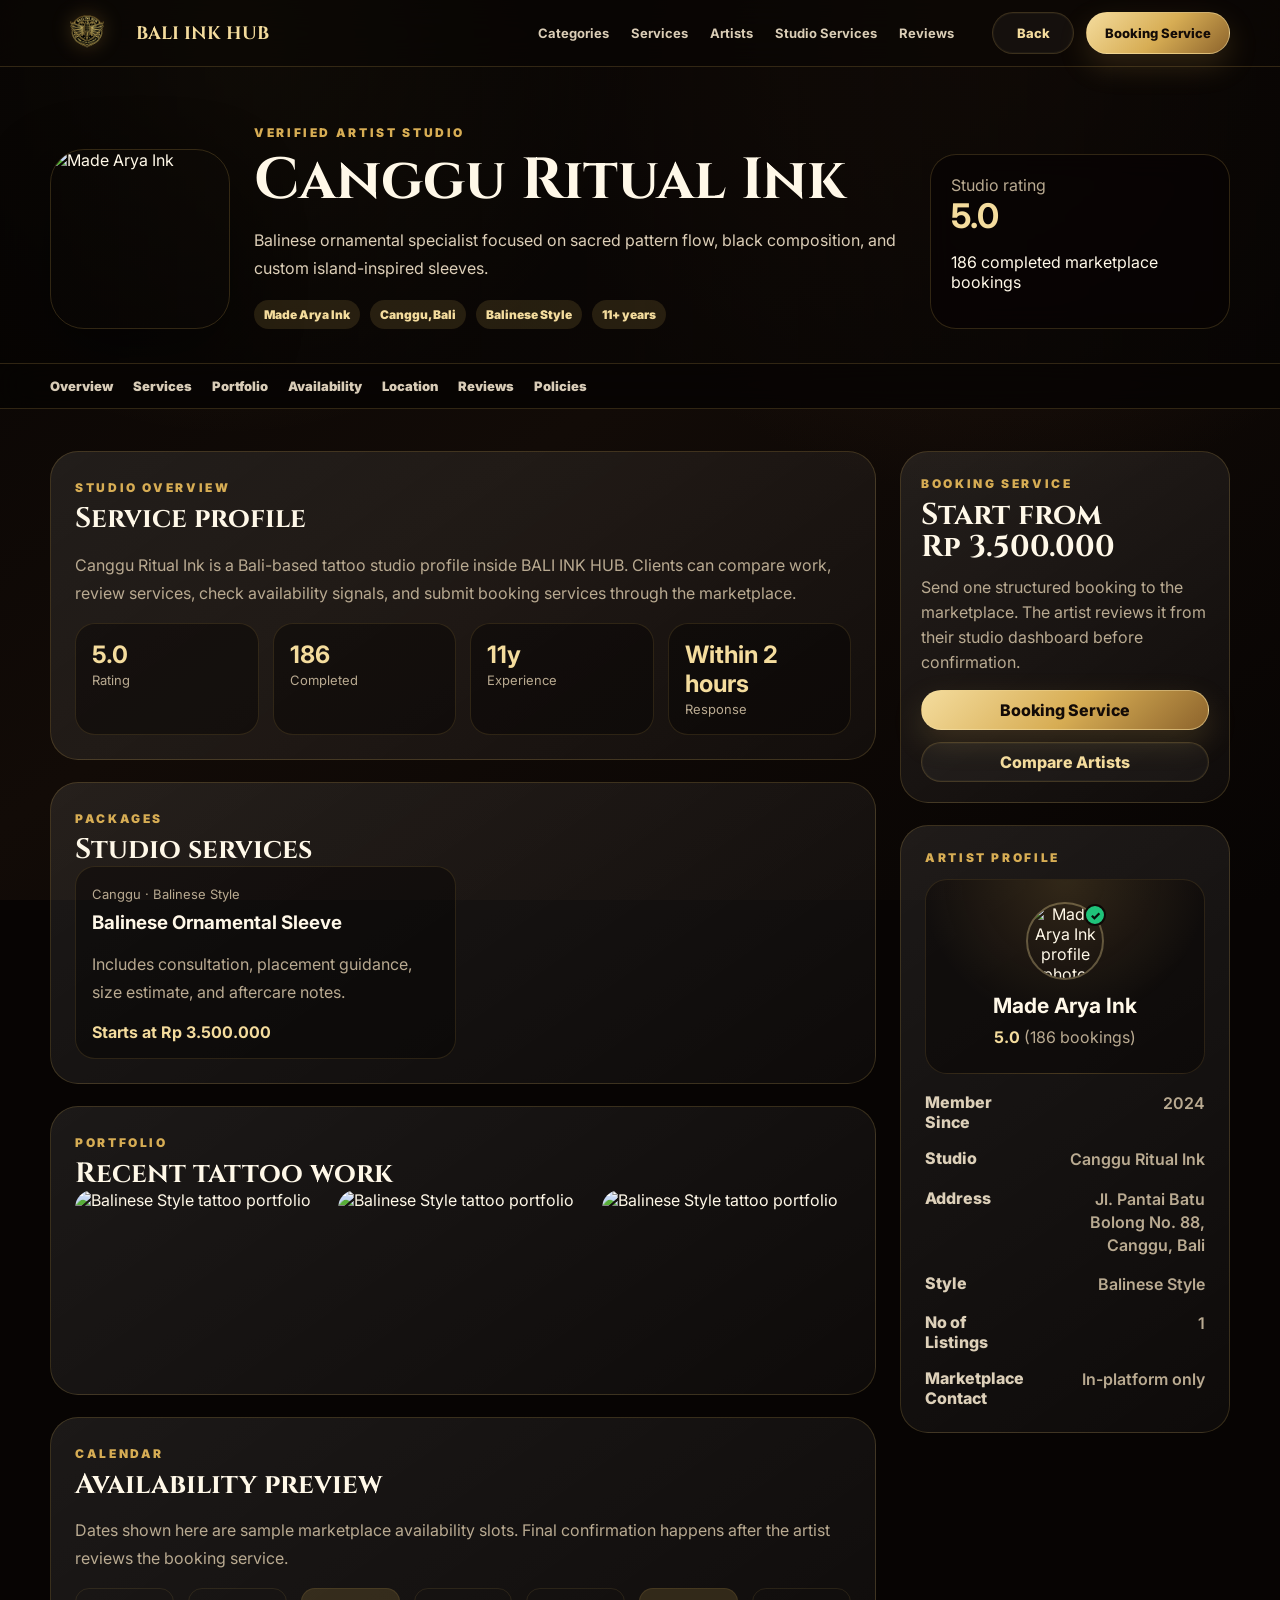
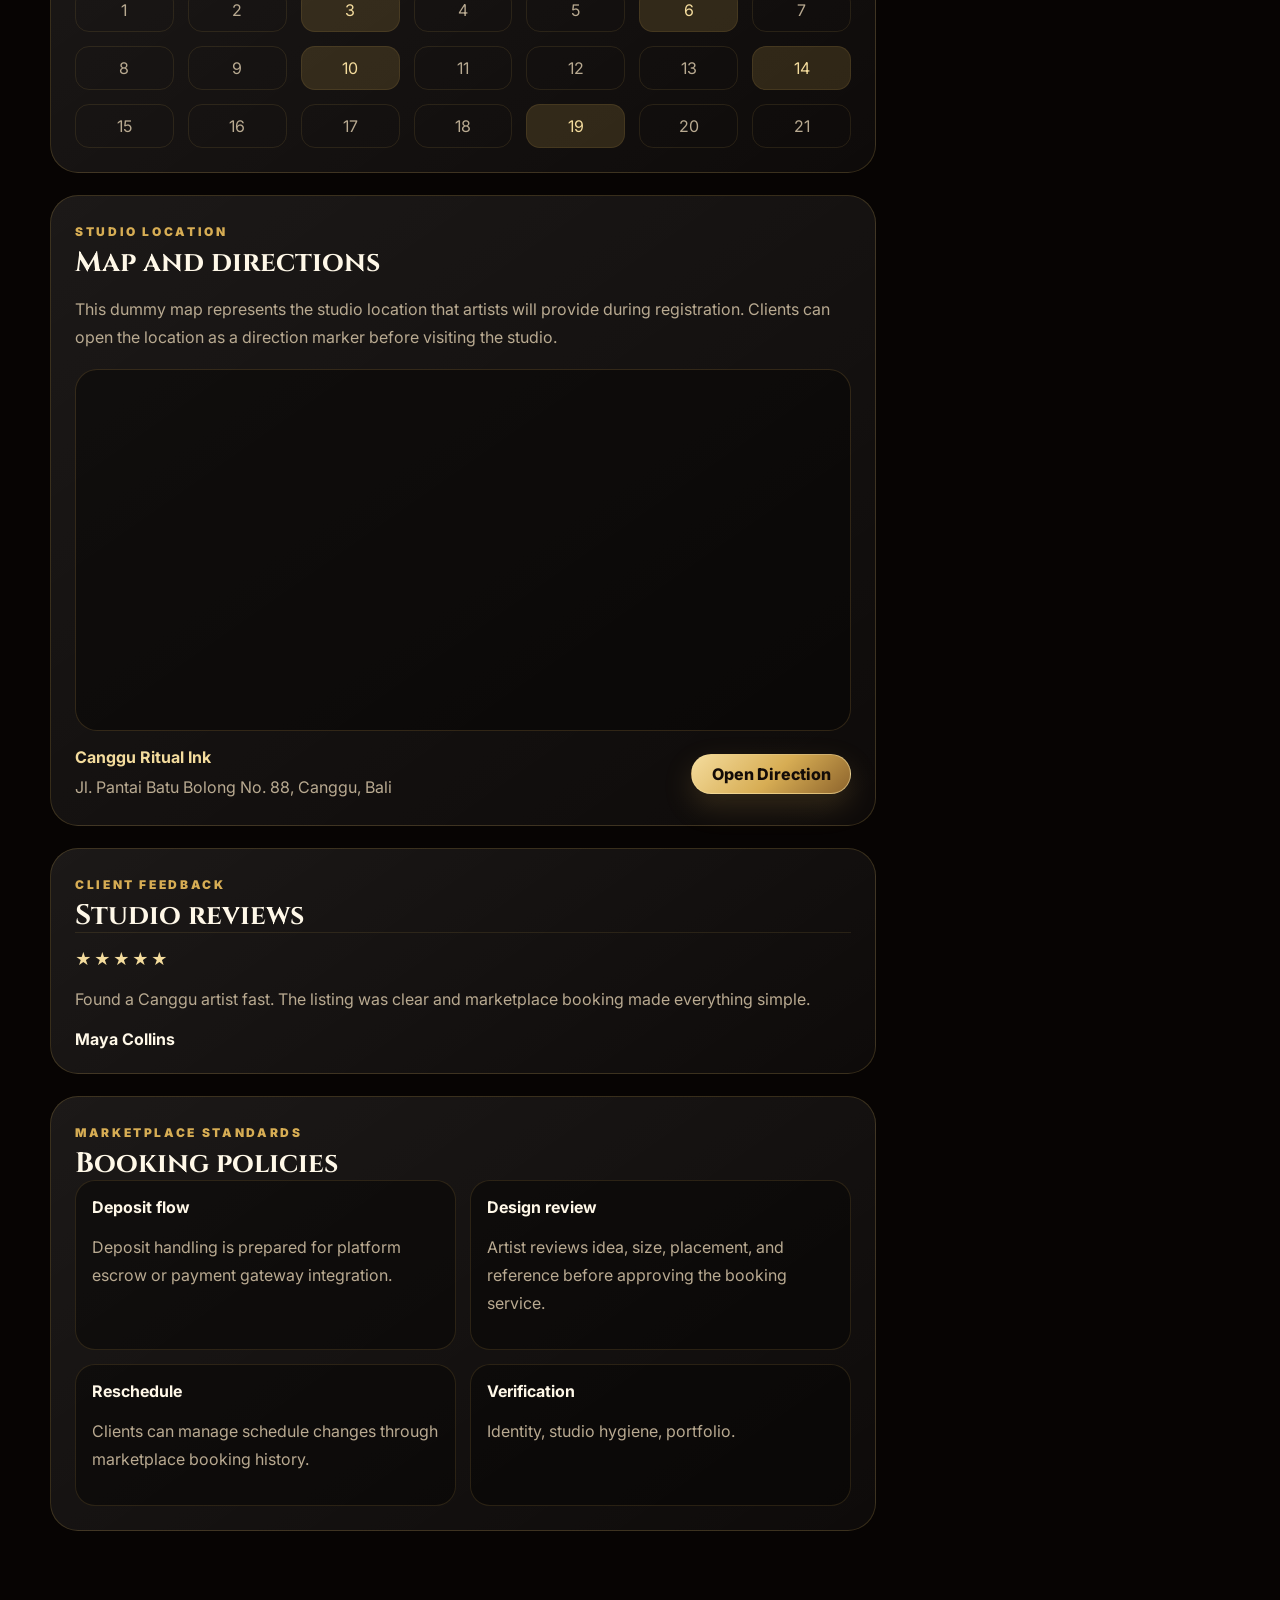
==== studio.html @ 3b4ebdb0 "Simplify mobile account modal" ====
<!doctype html>
<html lang="en">
  <head>
    <meta charset="UTF-8" />
    <meta name="viewport" content="width=device-width, initial-scale=1.0" />
    <meta name="description" content="BALI INK HUB artist studio page with portfolio, services, pricing, reviews, policies, and marketplace booking service." />
    <meta name="theme-color" content="#070403" />
    <title>Artist Studio | BALI INK HUB</title>
    <link rel="preconnect" href="https://images.unsplash.com" />
    <link rel="preconnect" href="https://fonts.googleapis.com" />
    <link rel="preconnect" href="https://fonts.gstatic.com" crossorigin />
    <link href="https://fonts.googleapis.com/css2?family=Cinzel:wght@600;700;800&family=Inter:wght@400;500;600;700;800&display=swap" rel="stylesheet" />
    <link rel="stylesheet" href="assets/css/styles.css" />
  </head>
  <body>
    <header class="site-header" id="top">
      <div class="container nav">
        <a class="brand" href="index.html" aria-label="BALI INK HUB home">
          <img src="assets/images/logo.png" alt="BALI INK HUB logo" />
          <span><strong>BALI INK HUB</strong></span>
        </a>

        <button class="nav-toggle" type="button" data-nav-toggle aria-label="Open menu">
          <span></span><span></span><span></span>
        </button>

        <nav class="nav-menu" data-nav-menu>
          <a href="index.html#categories">Categories</a>
          <a href="index.html#services">Services</a>
          <a href="index.html#artists">Artists</a>
          <a href="#studio-services">Studio Services</a>
          <a href="#studio-reviews">Reviews</a>
        </nav>

        <div class="nav-actions">
          <a class="ghost-btn" href="index.html#artists">Back</a>
          <button class="gold-btn" type="button" data-open-studio-booking>Booking Service</button>
        </div>
      </div>
    </header>

    <main data-studio-root>
      <section class="studio-loading container">Loading artist studio...</section>
    </main>

    <nav class="mobile-app-nav" aria-label="Mobile app navigation">
      <a href="index.html"><span>⌂</span>Home</a>
      <a href="index.html#categories"><span>▤</span>Category</a>
      <button class="nav-book" type="button" data-open-me><span>♙</span>Me</button>
      <a href="index.html#services"><span>✦</span>Service</a>
      <a href="index.html#artists"><span>◎</span>Artist</a>
    </nav>

    <dialog class="modal booking-modal" data-modal="studio-booking">
      <form method="dialog" class="modal-card booking-card booking-wizard" data-studio-booking-form>
        <button class="modal-close" value="close" aria-label="Close">&times;</button>
        <aside class="booking-sidebar">
          <h3>Service Details</h3>
          <div class="booking-service-mini" data-booking-mini></div>
          <h3>Bookings</h3>
          <ol data-booking-steps></ol>
        </aside>
        <section class="booking-workspace">
          <div>
            <span class="eyebrow">Booking service</span>
            <h2 data-booking-title>Location</h2>
          </div>
          <div data-booking-body></div>
          <footer class="booking-actions">
            <button class="ghost-btn" type="button" data-booking-prev>Previous</button>
            <button class="gold-btn" type="button" data-booking-next>Next</button>
            <button class="gold-btn hidden" value="submit" data-booking-submit>Confirm Booking</button>
          </footer>
        </section>
      </form>
    </dialog>

    <dialog class="modal" data-modal="me">
      <form method="dialog" class="modal-card me-card" data-me-form>
        <button class="modal-close" value="close" aria-label="Close">&times;</button>
        <span class="eyebrow">Account access</span>
        <h2>Sign in or sign up</h2>
        <div class="auth-switch">
          <button class="active" type="button" data-auth-mode="signin">Sign in</button>
          <button type="button" data-auth-mode="signup">Sign up</button>
        </div>
        <input name="email" type="email" required placeholder="Email address" />
        <input name="password" type="password" required placeholder="Password" />
        <button class="gold-btn" value="submit">Continue</button>
        <div class="dashboard-preview hidden" data-dashboard-preview></div>
      </form>
    </dialog>

    <div class="toast" data-toast></div>
    <script type="module" src="assets/js/studio.js"></script>
  </body>
</html>
---- assets/css/styles.css ----
:root {
  --black: #070403;
  --ink: #0e0906;
  --brown: #21140c;
  --brown-2: #362114;
  --gold: #d7ad54;
  --gold-2: #f4dc9d;
  --muted: #b9aa91;
  --line: rgba(215, 173, 84, 0.2);
  --white: #fff8e8;
}

* {
  box-sizing: border-box;
}

html {
  scroll-behavior: smooth;
}

body {
  margin: 0;
  background: var(--black);
  color: var(--white);
  font-family: Inter, system-ui, sans-serif;
}

body::before {
  content: "";
  position: fixed;
  inset: 0;
  z-index: -2;
  background:
    radial-gradient(circle at 18% 4%, rgba(215, 173, 84, 0.16), transparent 25rem),
    radial-gradient(circle at 78% 2%, rgba(54, 33, 20, 0.72), transparent 30rem),
    linear-gradient(145deg, #070403 0%, #120b07 46%, #070403 100%);
}

a {
  color: inherit;
  text-decoration: none;
}

button,
input,
select,
textarea {
  font: inherit;
}

button {
  cursor: pointer;
}

img {
  display: block;
  max-width: 100%;
}

.container {
  width: min(1180px, calc(100% - 32px));
  margin-inline: auto;
}

.site-header {
  position: sticky;
  top: 0;
  z-index: 50;
  border-bottom: 1px solid var(--line);
  background: rgba(7, 4, 3, 0.82);
  backdrop-filter: blur(18px);
}

.nav {
  min-height: 66px;
  display: flex;
  align-items: center;
  gap: 22px;
}

.brand {
  display: flex;
  align-items: center;
  gap: 12px;
  min-width: max-content;
}

.brand img {
  width: 74px;
  height: 52px;
  object-fit: contain;
  filter: drop-shadow(0 0 10px rgba(215, 173, 84, 0.24));
}

.brand strong,
h1,
h2 {
  font-family: Cinzel, Georgia, serif;
}

.brand strong {
  display: block;
  color: var(--gold-2);
  font-size: 18px;
  letter-spacing: 0;
}

.brand small {
  color: var(--gold);
  font-size: 10px;
  text-transform: uppercase;
  letter-spacing: 0.16em;
}

.nav-menu {
  display: flex;
  align-items: center;
  gap: 22px;
  margin-left: auto;
  margin-right: 16px;
  color: #dacdb6;
  font-weight: 700;
  font-size: 13px;
}

.nav-menu a:hover {
  color: var(--gold-2);
}

.ghost-btn:hover,
.gold-btn:hover,
.search-panel button:hover {
  transform: translateY(-1px);
}

.ghost-btn:hover {
  border-color: rgba(244, 220, 157, 0.32);
  background: rgba(215, 173, 84, 0.08);
}

.gold-btn:hover,
.search-panel button:hover {
  box-shadow: 0 16px 36px rgba(215, 173, 84, 0.24);
}

.nav-actions {
  display: flex;
  align-items: center;
  gap: 12px;
  flex-shrink: 0;
}

.ghost-btn,
.gold-btn,
.search-panel button {
  min-height: 40px;
  border-radius: 999px;
  border: 1px solid var(--line);
  padding: 0 18px;
  font-weight: 800;
}

.ghost-btn {
  background: rgba(255, 255, 255, 0.04);
  color: var(--gold-2);
  box-shadow: inset 0 0 0 1px rgba(244, 220, 157, 0.04);
}

.gold-btn,
.search-panel button {
  border-color: rgba(244, 220, 157, 0.55);
  background: linear-gradient(135deg, var(--gold-2), var(--gold) 52%, #8d642c);
  color: #130b07;
  box-shadow: 0 12px 30px rgba(215, 173, 84, 0.18);
}

.nav-actions .ghost-btn,
.nav-actions .gold-btn {
  display: inline-flex;
  min-width: 82px;
  min-height: 42px;
  align-items: center;
  justify-content: center;
  padding-inline: 18px;
  font-size: 13px;
}

.nav-toggle {
  display: none;
  margin-left: auto;
  border: 1px solid var(--line);
  background: transparent;
  width: 44px;
  height: 44px;
  border-radius: 14px;
}

.nav-toggle span {
  display: block;
  width: 18px;
  height: 2px;
  margin: 4px auto;
  background: var(--gold-2);
}

.hero {
  position: relative;
  overflow: hidden;
  padding: 76px 0 64px;
}

.hero-bg {
  position: absolute;
  inset: 0;
  z-index: -1;
  background:
    linear-gradient(90deg, rgba(7, 4, 3, 0.96), rgba(7, 4, 3, 0.66)),
    url("https://images.unsplash.com/photo-1611501275019-9b5cda994e8d?auto=format&fit=crop&w=1800&q=80") center/cover;
}

.hero-grid {
  display: grid;
  grid-template-columns: 1.08fr 0.92fr;
  gap: 42px;
  align-items: center;
}

.hero-grid--wide {
  grid-template-columns: minmax(0, 1fr);
}

.hero-grid--wide .hero-copy {
  max-width: 100%;
}

.hero-grid--wide .hero-copy > p {
  max-width: 760px;
}

.eyebrow {
  color: var(--gold);
  font-size: 12px;
  font-weight: 900;
  letter-spacing: 0.22em;
  text-transform: uppercase;
}

h1 {
  max-width: 740px;
  margin: 18px 0;
  font-size: clamp(42px, 7vw, 78px);
  line-height: 1.02;
}

h2 {
  margin: 8px 0 0;
  font-size: clamp(28px, 4vw, 44px);
  line-height: 1.1;
}

.hero-copy > p {
  max-width: 620px;
  color: #d8ccb7;
  font-size: 18px;
  line-height: 1.75;
}

.search-panel {
  margin-top: 30px;
  display: grid;
  grid-template-columns: minmax(260px, 1.35fr) minmax(170px, 0.72fr) minmax(170px, 0.72fr) minmax(128px, 0.45fr);
  gap: 12px;
  padding: 10px 12px;
  border: 1px solid var(--line);
  border-radius: 22px;
  background: rgba(255, 255, 255, 0.09);
  backdrop-filter: blur(18px);
  box-shadow: 0 28px 80px rgba(0, 0, 0, 0.34);
  max-width: 1040px;
}

.search-panel label {
  display: grid;
  gap: 6px;
}

.search-panel span {
  color: var(--muted);
  font-size: 12px;
  font-weight: 800;
}

input,
select,
textarea {
  width: 100%;
  border: 1px solid rgba(215, 173, 84, 0.18);
  border-radius: 14px;
  background: rgba(7, 4, 3, 0.78);
  color: var(--white);
  outline: none;
  padding: 10px 13px;
}

.search-panel input,
.search-panel select,
.search-panel button {
  min-height: 46px;
}

.search-panel button {
  width: 100%;
  padding-inline: 24px;
}

textarea {
  min-height: 112px;
  resize: vertical;
}

.popular-searches,
.hero-stats {
  display: flex;
  flex-wrap: wrap;
  align-items: center;
  gap: 12px;
  margin-top: 22px;
}

.popular-searches span {
  color: var(--muted);
  font-weight: 800;
}

.popular-searches button,
.tabs button,
.artist-switch button {
  border: 1px solid var(--line);
  border-radius: 999px;
  background: rgba(255, 255, 255, 0.05);
  color: var(--gold-2);
  padding: 9px 14px;
  font-weight: 800;
}

.hero-stats article {
  min-width: 150px;
  border: 1px solid var(--line);
  border-radius: 20px;
  background: rgba(255, 255, 255, 0.07);
  padding: 16px;
}

.hero-stats strong {
  display: block;
  color: var(--gold-2);
  font-size: 28px;
}

.hero-stats span {
  color: var(--muted);
  font-size: 13px;
}

.hero-card {
  border: 1px solid rgba(215, 173, 84, 0.24);
  border-radius: 32px;
  background: linear-gradient(150deg, rgba(255, 255, 255, 0.12), rgba(255, 255, 255, 0.035));
  padding: 16px;
  box-shadow: 0 28px 95px rgba(0, 0, 0, 0.44);
  backdrop-filter: blur(16px);
}

.hero-card__image {
  position: relative;
  overflow: hidden;
  border-radius: 24px;
}

.hero-card__image img {
  width: 100%;
  height: 440px;
  object-fit: cover;
}

.hero-card__image span {
  position: absolute;
  left: 16px;
  bottom: 16px;
  border-radius: 999px;
  background: rgba(7, 4, 3, 0.75);
  border: 1px solid var(--line);
  color: var(--gold-2);
  padding: 10px 14px;
  font-weight: 800;
}

.hero-card__body,
.progress-card {
  display: flex;
  align-items: center;
  justify-content: space-between;
  gap: 16px;
  margin-top: 16px;
}

.hero-card__body small,
.progress-card span {
  color: var(--muted);
}

.hero-card__body h2 {
  font-size: 24px;
}

.mini-rating {
  display: grid;
  place-items: center;
  width: 56px;
  height: 56px;
  border-radius: 18px;
  background: rgba(215, 173, 84, 0.16);
  color: var(--gold-2);
  font-weight: 900;
}

.progress-card {
  display: block;
  border-radius: 22px;
  background: rgba(7, 4, 3, 0.48);
  padding: 16px;
}

.progress-card strong {
  display: block;
  margin: 6px 0 10px;
  font-size: 28px;
}

.progress-card div {
  height: 9px;
  overflow: hidden;
  border-radius: 999px;
  background: rgba(255, 255, 255, 0.08);
}

.progress-card i {
  display: block;
  height: 100%;
  border-radius: inherit;
  background: linear-gradient(90deg, var(--gold), var(--gold-2));
}

.section {
  padding: 76px 0;
}

.alt {
  background: rgba(255, 255, 255, 0.025);
  border-block: 1px solid rgba(215, 173, 84, 0.08);
}

.section-head,
.split-head {
  display: flex;
  align-items: end;
  justify-content: space-between;
  gap: 24px;
  margin-bottom: 28px;
}

.section-head a {
  color: var(--gold-2);
  font-weight: 900;
}

.centered {
  justify-content: center;
  text-align: center;
}

.category-grid,
.service-grid,
.artist-grid,
.blog-grid,
.steps-grid,
.compact-service-grid {
  display: grid;
  gap: 20px;
}

.category-grid {
  grid-template-columns: repeat(4, 1fr);
}

.category-pagination {
  display: flex;
  align-items: center;
  justify-content: center;
  gap: 18px;
  margin-top: 28px;
}

.category-pagination button,
.category-pagination span {
  display: grid;
  min-width: 38px;
  height: 38px;
  place-items: center;
  border: 1px solid transparent;
  border-radius: 10px;
  background: transparent;
  color: var(--muted);
  font-weight: 700;
}

.category-pagination button:hover:not(:disabled),
.category-pagination button.active {
  border-color: rgba(244, 220, 157, 0.36);
  background: linear-gradient(135deg, var(--gold-2), var(--gold));
  color: #130b07;
}

.category-pagination button:disabled {
  cursor: not-allowed;
  opacity: 0.38;
}

.service-grid,
.compact-service-grid {
  align-items: stretch;
  grid-template-columns: repeat(4, 1fr);
}

.artist-grid {
  grid-template-columns: repeat(4, 1fr);
}

.card,
.category-card,
.artist-card,
.step-card,
.blog-grid article,
.review-card {
  border: 1px solid var(--line);
  border-radius: 24px;
  background: linear-gradient(145deg, rgba(255, 255, 255, 0.085), rgba(255, 255, 255, 0.03));
  box-shadow: 0 22px 70px rgba(0, 0, 0, 0.22);
  overflow: hidden;
}

.card {
  display: flex;
  height: 100%;
  flex-direction: column;
}

.category-card {
  display: grid;
  position: relative;
  min-height: 92px;
  align-items: start;
  padding: 15px 16px;
  cursor: pointer;
  transition: transform 220ms ease, border-color 220ms ease, box-shadow 220ms ease, background 220ms ease;
}

.category-card::after {
  content: "";
  position: absolute;
  inset: 0;
  pointer-events: none;
  background: linear-gradient(115deg, transparent 0%, rgba(244, 220, 157, 0.11) 48%, transparent 100%);
  opacity: 0;
  transform: translateX(-38%);
  transition: opacity 220ms ease, transform 520ms ease;
}

.category-card:hover {
  border-color: rgba(244, 220, 157, 0.42);
  background:
    linear-gradient(145deg, rgba(255, 255, 255, 0.115), rgba(255, 255, 255, 0.04)),
    radial-gradient(circle at 80% 10%, rgba(215, 173, 84, 0.13), transparent 9rem);
  box-shadow: 0 22px 60px rgba(0, 0, 0, 0.28), 0 0 28px rgba(215, 173, 84, 0.12);
  transform: translateY(-4px);
}

.category-card:hover::after {
  opacity: 1;
  transform: translateX(42%);
}

.category-card h3,
.card h3,
.artist-card h3,
.steps-grid h3,
.blog-grid h3 {
  margin: 0;
  font-size: 17px;
  line-height: 1.35;
}

.category-card p,
.card p,
.artist-card p,
.steps-grid p,
.blog-grid p,
.review-card p {
  color: var(--muted);
  line-height: 1.6;
}

.category-card h3 {
  font-size: 14px;
  display: -webkit-box;
  min-height: 38px;
  overflow: hidden;
  -webkit-box-orient: vertical;
  -webkit-line-clamp: 2;
}

.category-card p {
  margin: 9px 0 0;
  font-size: 14px;
}


.card img,
.artist-card img {
  flex: 0 0 auto;
  width: 100%;
  height: 190px;
  object-fit: cover;
}

.card-body,
.artist-body {
  display: flex;
  flex: 1 1 auto;
  min-height: 176px;
  flex-direction: column;
  padding: 16px;
}

.price-row,
.rating-row {
  display: flex;
  align-items: center;
  justify-content: space-between;
  gap: 12px;
  margin-top: auto;
  padding-top: 14px;
}

.service-grid .card-body,
.compact-service-grid .card-body {
  min-height: 190px;
}

.artist-actions {
  display: grid;
  grid-template-columns: 1fr 1fr;
  gap: 10px;
  margin-top: 16px;
}

.artist-actions .ghost-btn,
.artist-actions .gold-btn {
  display: inline-flex;
  min-height: 40px;
  align-items: center;
  justify-content: center;
  padding-inline: 12px;
  font-size: 13px;
}

.price-row strong,
.rating-row strong {
  color: var(--gold-2);
}

.pill {
  display: inline-flex;
  width: fit-content;
  border-radius: 999px;
  background: rgba(215, 173, 84, 0.14);
  color: var(--gold-2);
  padding: 7px 10px;
  font-size: 12px;
  font-weight: 900;
}

.pill + h3 {
  margin-top: 12px;
}

.tabs,
.artist-switch {
  display: flex;
  flex-wrap: wrap;
  gap: 10px;
}

.tabs .active,
.artist-switch .active {
  background: var(--gold);
  color: #130b07;
}

.steps-grid {
  grid-template-columns: repeat(3, 1fr);
}

.steps-grid article {
  border: 1px solid var(--line);
  border-radius: 26px;
  background: rgba(255, 255, 255, 0.05);
  padding: 26px;
  text-align: center;
}

.steps-grid span {
  display: grid;
  place-items: center;
  width: 54px;
  height: 54px;
  margin: 0 auto 18px;
  border-radius: 18px;
  background: linear-gradient(135deg, var(--gold-2), var(--gold));
  color: #130b07;
  font-weight: 900;
}

.review-layout {
  display: grid;
  grid-template-columns: 0.85fr 1.15fr;
  gap: 28px;
  align-items: center;
}

.review-layout > div > p {
  color: var(--muted);
  line-height: 1.8;
}

.trust-score {
  margin-top: 20px;
  border: 1px solid var(--line);
  border-radius: 22px;
  padding: 18px;
  background: rgba(255, 255, 255, 0.05);
}

.trust-score strong {
  color: var(--gold-2);
  display: block;
  font-size: 24px;
}

.trust-score span {
  color: var(--muted);
}

.review-grid {
  display: grid;
  grid-template-columns: repeat(2, 1fr);
  gap: 16px;
}

.review-card {
  padding: 20px;
}

.review-card strong {
  display: block;
  margin-top: 16px;
}

.stars {
  color: var(--gold-2);
  letter-spacing: 2px;
}

.booking-cta {
  padding: 76px 0 0;
}

.cta-card {
  display: flex;
  align-items: center;
  justify-content: space-between;
  gap: 24px;
  border: 1px solid rgba(244, 220, 157, 0.24);
  border-radius: 34px;
  background:
    linear-gradient(90deg, rgba(7, 4, 3, 0.7), rgba(7, 4, 3, 0.2)),
    url("https://images.unsplash.com/photo-1541123437800-1bb1317badc2?auto=format&fit=crop&w=1600&q=80") center/cover;
  padding: 44px;
}

.cta-card p {
  max-width: 620px;
  color: #e2d7c4;
  line-height: 1.7;
}

.blog-grid {
  grid-template-columns: repeat(3, 1fr);
}

.blog-grid article {
  padding: 22px;
}

.blog-grid span {
  color: var(--gold);
  font-weight: 900;
  font-size: 12px;
  text-transform: uppercase;
}

.footer {
  border-top: 1px solid var(--line);
  background: #050302;
  padding-top: 54px;
}

.footer-grid {
  display: grid;
  grid-template-columns: 1.4fr repeat(3, 1fr);
  gap: 34px;
}

.footer img {
  width: 118px;
}

.footer p,
.footer a,
.footer button {
  display: block;
  color: var(--muted);
  line-height: 1.8;
}

.footer button {
  border: 0;
  background: transparent;
  padding: 0;
  text-align: left;
}

.footer h3 {
  color: var(--gold-2);
}

.copyright {
  margin-top: 34px;
  border-top: 1px solid rgba(215, 173, 84, 0.12);
  padding: 20px 0;
  color: #8e8069;
  font-size: 14px;
}

.modal {
  width: min(520px, calc(100% - 30px));
  border: 1px solid var(--line);
  border-radius: 28px;
  background: var(--ink);
  color: var(--white);
  padding: 0;
  box-shadow: 0 34px 100px rgba(0, 0, 0, 0.55);
}

.booking-modal {
  width: min(1080px, calc(100% - 30px));
}

.modal::backdrop {
  background: rgba(0, 0, 0, 0.72);
  backdrop-filter: blur(6px);
}

.modal-card {
  position: relative;
  display: grid;
  gap: 14px;
  padding: 28px;
}

.modal-card h2 {
  font-size: 28px;
}

.booking-card {
  gap: 0;
  max-height: min(88vh, 920px);
  overflow: hidden;
}

.booking-card h2 {
  font-size: 34px;
}

.booking-steps {
  display: grid;
  gap: 14px;
}

.booking-step {
  display: grid;
  grid-template-columns: 42px 1fr;
  gap: 14px;
  border: 1px solid rgba(215, 173, 84, 0.16);
  border-radius: 22px;
  background: rgba(255, 255, 255, 0.045);
  padding: 16px;
}

.booking-step > span {
  display: grid;
  width: 42px;
  height: 42px;
  place-items: center;
  border-radius: 14px;
  background: linear-gradient(135deg, var(--gold-2), var(--gold));
  color: #130b07;
  font-weight: 900;
}

.booking-step h3 {
  margin: 0 0 6px;
  font-size: 17px;
}

.booking-step p {
  margin: 0 0 12px;
  color: var(--muted);
  line-height: 1.55;
}

.service-mode-grid {
  display: grid;
  grid-template-columns: repeat(2, 1fr);
  gap: 12px;
}

.service-mode-grid label {
  display: grid;
  gap: 7px;
  border: 1px solid rgba(215, 173, 84, 0.16);
  border-radius: 18px;
  background: rgba(7, 4, 3, 0.44);
  padding: 14px;
}

.service-mode-grid input {
  width: auto;
}

.service-mode-grid strong {
  color: var(--gold-2);
}

.service-mode-grid small {
  color: var(--muted);
  line-height: 1.45;
}

.booking-fields {
  display: grid;
  gap: 12px;
}

.booking-summary {
  display: grid;
  gap: 10px;
  border: 1px solid rgba(244, 220, 157, 0.22);
  border-radius: 22px;
  background:
    radial-gradient(circle at top right, rgba(215, 173, 84, 0.14), transparent 12rem),
    rgba(7, 4, 3, 0.52);
  padding: 16px;
}

.booking-summary div {
  display: flex;
  justify-content: space-between;
  gap: 14px;
  color: var(--muted);
}

.booking-summary strong {
  color: var(--gold-2);
  text-align: right;
}

.booking-summary div:last-child {
  border-top: 1px solid rgba(215, 173, 84, 0.16);
  padding-top: 10px;
  color: var(--white);
  font-weight: 900;
}

.hidden {
  display: none !important;
}

.booking-wizard {
  grid-template-columns: 244px minmax(0, 1fr);
  padding: 16px;
}

.booking-sidebar {
  border: 1px solid rgba(215, 173, 84, 0.18);
  border-radius: 20px;
  background:
    radial-gradient(circle at 72% 18%, rgba(215, 46, 135, 0.18), transparent 10rem),
    linear-gradient(155deg, #0c1424, #0d0f1a 52%, #080a10);
  padding: 18px 16px;
}

.booking-sidebar h3 {
  margin: 0 0 12px;
  color: var(--white);
  font-size: 14px;
}

.booking-service-mini {
  display: grid;
  grid-template-columns: 44px 1fr;
  gap: 10px;
  align-items: center;
  border-radius: 10px;
  background: rgba(255, 255, 255, 0.08);
  padding: 10px;
  margin-bottom: 22px;
}

.booking-service-mini img {
  width: 44px;
  height: 44px;
  border-radius: 8px;
  object-fit: cover;
}

.booking-service-mini strong {
  display: block;
  color: var(--white);
  font-size: 12px;
  line-height: 1.35;
}

.booking-service-mini span {
  display: block;
  margin-top: 4px;
  color: var(--gold-2);
  font-size: 12px;
}

.booking-sidebar ol {
  display: grid;
  gap: 15px;
  list-style: none;
  margin: 0;
  padding: 0;
}

.booking-sidebar li {
  position: relative;
  display: flex;
  align-items: center;
  gap: 9px;
  color: rgba(255, 248, 232, 0.72);
  font-size: 12px;
  font-weight: 900;
}

.booking-sidebar li::before {
  content: "";
  position: absolute;
  left: 9px;
  top: 23px;
  width: 1px;
  height: 18px;
  background: rgba(255, 255, 255, 0.16);
}

.booking-sidebar li:last-child::before {
  display: none;
}

.booking-sidebar li span {
  display: grid;
  width: 19px;
  height: 19px;
  place-items: center;
  border: 1px solid rgba(255, 255, 255, 0.24);
  border-radius: 999px;
  color: rgba(255, 255, 255, 0.76);
  font-size: 10px;
}

.booking-sidebar li.done span {
  border-color: #1fc37a;
  background: #1fc37a;
  color: #06110b;
}

.booking-sidebar li.active,
.booking-sidebar li.active span {
  color: var(--gold-2);
  border-color: var(--gold);
}

.booking-workspace {
  display: grid;
  grid-template-rows: auto minmax(320px, 1fr) auto;
  gap: 18px;
  padding: 4px 0 0 24px;
  overflow-y: auto;
}

.booking-workspace h2 {
  margin-top: 4px;
  font-family: Inter, system-ui, sans-serif;
  font-size: 18px;
}

.booking-actions {
  display: flex;
  justify-content: flex-end;
  gap: 8px;
  border-top: 1px solid rgba(215, 173, 84, 0.16);
  padding-top: 16px;
}

.booking-actions button {
  min-height: 38px;
}

.booking-actions button:disabled {
  cursor: not-allowed;
  opacity: 0.45;
}

.wizard-section,
.confirmation-box {
  display: grid;
  gap: 16px;
}

.wizard-section p,
.confirmation-box p {
  color: var(--muted);
  line-height: 1.7;
}

.choice-grid {
  display: grid;
  grid-template-columns: repeat(4, 1fr);
  gap: 10px;
}

.choice-grid button,
.time-grid button,
.payment-grid button,
.wizard-service-grid button {
  border: 1px solid rgba(215, 173, 84, 0.16);
  border-radius: 14px;
  background: rgba(255, 255, 255, 0.045);
  color: var(--gold-2);
  padding: 12px;
  font-weight: 900;
  text-align: left;
}

.choice-grid button.selected,
.time-grid button.selected,
.payment-grid button.selected,
.wizard-service-grid button.selected,
.service-mode-grid label.selected {
  border-color: rgba(244, 220, 157, 0.58);
  background: rgba(215, 173, 84, 0.16);
  box-shadow: inset 0 0 0 1px rgba(244, 220, 157, 0.12);
}

.wizard-service-grid {
  display: grid;
  grid-template-columns: repeat(2, 1fr);
  gap: 12px;
}

.wizard-service-grid button {
  display: grid;
  grid-template-columns: 70px 1fr;
  gap: 12px;
  align-items: center;
}

.wizard-service-grid img {
  grid-row: span 2;
  width: 70px;
  height: 58px;
  border-radius: 10px;
  object-fit: cover;
}

.wizard-service-grid span {
  color: var(--white);
}

.wizard-service-grid strong {
  color: var(--gold-2);
}

.date-time-grid,
.personal-grid,
.payment-grid {
  display: grid;
  grid-template-columns: 1fr 0.95fr;
  gap: 24px;
  align-items: start;
}

.date-time-grid p {
  margin-top: 0;
  color: var(--white);
  font-weight: 800;
}

.mini-calendar {
  border: 1px solid rgba(215, 173, 84, 0.18);
  border-radius: 16px;
  background: rgba(255, 255, 255, 0.045);
  padding: 16px;
}

.calendar-head {
  display: flex;
  align-items: center;
  justify-content: space-between;
  margin-bottom: 14px;
}

.calendar-head button {
  display: grid;
  width: 30px;
  height: 30px;
  place-items: center;
  border: 1px solid rgba(215, 173, 84, 0.2);
  border-radius: 999px;
  background: transparent;
  color: var(--gold-2);
}

.calendar-days {
  display: grid;
  grid-template-columns: repeat(7, 1fr);
  gap: 6px;
  text-align: center;
}

.calendar-days span {
  color: var(--muted);
  font-size: 12px;
  font-weight: 900;
}

.calendar-days button {
  min-height: 34px;
  border: 0;
  border-radius: 10px;
  background: transparent;
  color: var(--white);
}

.calendar-days button.muted {
  color: rgba(255, 248, 232, 0.38);
}

.calendar-days button.selected {
  background: linear-gradient(135deg, var(--gold-2), var(--gold));
  color: #130b07;
  font-weight: 900;
}

.time-grid {
  display: grid;
  grid-template-columns: repeat(2, 1fr);
  gap: 10px;
}

.payment-grid h3 {
  margin-top: 0;
}

.payment-grid > div {
  display: grid;
  gap: 10px;
}

.booking-summary.static {
  position: static;
}

.modal-close {
  position: absolute;
  right: 18px;
  top: 16px;
  border: 0;
  background: transparent;
  color: var(--gold-2);
  font-size: 28px;
}

.toast {
  position: fixed;
  left: 50%;
  bottom: 22px;
  z-index: 80;
  display: none;
  transform: translateX(-50%);
  border: 1px solid var(--line);
  border-radius: 999px;
  background: rgba(7, 4, 3, 0.88);
  color: var(--gold-2);
  padding: 12px 18px;
  box-shadow: 0 20px 60px rgba(0, 0, 0, 0.45);
}

.toast.show {
  display: block;
}

.mobile-app-nav {
  display: none;
}

.auth-switch {
  display: grid;
  grid-template-columns: 1fr 1fr;
  gap: 8px;
  border: 1px solid rgba(215, 173, 84, 0.18);
  border-radius: 999px;
  background: rgba(7, 4, 3, 0.42);
  padding: 5px;
}

.auth-switch button {
  min-height: 38px;
  border: 0;
  border-radius: 999px;
  background: transparent;
  color: var(--muted);
  font-weight: 900;
}

.auth-switch button.active {
  background: linear-gradient(135deg, var(--gold-2), var(--gold));
  color: #130b07;
}

.dashboard-preview {
  border: 1px solid rgba(215, 173, 84, 0.2);
  border-radius: 18px;
  background: rgba(215, 173, 84, 0.1);
  padding: 14px;
}

.dashboard-preview strong {
  color: var(--gold-2);
}

.dashboard-preview p {
  margin: 6px 0 0;
  color: var(--muted);
  line-height: 1.5;
}

.studio-loading {
  padding: 88px 0;
  color: var(--muted);
}

.studio-hero {
  position: relative;
  overflow: hidden;
  padding: 54px 0 34px;
}

.studio-hero::before {
  content: "";
  position: absolute;
  inset: 0;
  z-index: -1;
  background:
    linear-gradient(90deg, rgba(7, 4, 3, 0.94), rgba(7, 4, 3, 0.68), rgba(7, 4, 3, 0.94)),
    var(--studio-cover) center/cover;
  opacity: 0.9;
}

.studio-hero__grid {
  display: grid;
  grid-template-columns: 180px 1fr 300px;
  gap: 24px;
  align-items: end;
}

.studio-avatar {
  width: 180px;
  height: 180px;
  border: 1px solid var(--line);
  border-radius: 34px;
  object-fit: cover;
  box-shadow: 0 24px 70px rgba(0, 0, 0, 0.45);
}

.studio-title h1 {
  margin: 10px 0;
  font-size: clamp(34px, 5vw, 58px);
}

.studio-title p {
  max-width: 720px;
  color: #ddcfb8;
  line-height: 1.75;
}

.studio-meta {
  display: flex;
  flex-wrap: wrap;
  gap: 10px;
  margin-top: 18px;
}

.studio-score {
  border: 1px solid var(--line);
  border-radius: 26px;
  background: rgba(7, 4, 3, 0.72);
  padding: 20px;
  backdrop-filter: blur(14px);
}

.studio-score strong {
  display: block;
  color: var(--gold-2);
  font-size: 34px;
}

.studio-score span {
  color: var(--muted);
}

.studio-nav {
  position: sticky;
  top: 66px;
  z-index: 30;
  border-block: 1px solid var(--line);
  background: rgba(7, 4, 3, 0.84);
  backdrop-filter: blur(16px);
}

.studio-nav__inner {
  display: flex;
  gap: 20px;
  overflow-x: auto;
  padding: 14px 0;
}

.studio-nav a {
  min-width: max-content;
  color: #d8ccb7;
  font-size: 13px;
  font-weight: 900;
}

.studio-layout {
  display: grid;
  grid-template-columns: minmax(0, 1fr) 330px;
  gap: 24px;
  padding: 42px 0 72px;
}

.studio-main,
.studio-side {
  display: grid;
  align-content: start;
  align-items: start;
  gap: 22px;
}

.studio-panel {
  border: 1px solid var(--line);
  border-radius: 28px;
  background: linear-gradient(145deg, rgba(255, 255, 255, 0.085), rgba(255, 255, 255, 0.03));
  padding: 24px;
}

.studio-panel h2 {
  font-size: 28px;
}

.studio-panel p,
.studio-panel li {
  color: var(--muted);
  line-height: 1.75;
}

.studio-stats {
  display: grid;
  grid-template-columns: repeat(4, 1fr);
  gap: 14px;
}

.studio-stats article,
.package-card,
.policy-card {
  border: 1px solid rgba(215, 173, 84, 0.15);
  border-radius: 20px;
  background: rgba(7, 4, 3, 0.42);
  padding: 16px;
}

.studio-stats strong {
  display: block;
  color: var(--gold-2);
  font-size: 24px;
}

.studio-stats span,
.package-card span,
.policy-card span {
  color: var(--muted);
  font-size: 13px;
}

.package-grid,
.portfolio-grid,
.policy-grid,
.availability-grid {
  display: grid;
  gap: 14px;
}

.package-grid,
.policy-grid {
  grid-template-columns: repeat(2, 1fr);
}

.package-card h3 {
  margin: 8px 0;
}

.package-card strong {
  color: var(--gold-2);
}

.portfolio-grid {
  grid-template-columns: repeat(3, 1fr);
}

.portfolio-grid img {
  width: 100%;
  height: 180px;
  border-radius: 18px;
  object-fit: cover;
}

.availability-grid {
  grid-template-columns: repeat(7, 1fr);
}

.availability-grid span {
  display: grid;
  min-height: 44px;
  place-items: center;
  border: 1px solid rgba(215, 173, 84, 0.12);
  border-radius: 14px;
  color: var(--muted);
}

.availability-grid .available {
  background: rgba(215, 173, 84, 0.16);
  color: var(--gold-2);
}

.studio-map {
  margin-top: 18px;
  overflow: hidden;
  border: 1px solid rgba(215, 173, 84, 0.18);
  border-radius: 22px;
  background: rgba(7, 4, 3, 0.42);
}

.studio-map iframe {
  display: block;
  width: 100%;
  height: 360px;
  border: 0;
  filter: grayscale(0.35) contrast(1.08) brightness(0.86);
}

.map-info {
  display: flex;
  align-items: center;
  justify-content: space-between;
  gap: 18px;
  margin-top: 16px;
}

.map-info strong {
  color: var(--gold-2);
}

.map-info p {
  margin: 6px 0 0;
}

.map-info .gold-btn {
  display: inline-flex;
  min-width: 160px;
  align-items: center;
  justify-content: center;
}

.side-card {
  position: static;
  align-self: start;
  height: fit-content;
  padding: 20px;
}

.side-card .gold-btn,
.side-card .ghost-btn {
  display: flex;
  width: 100%;
  align-items: center;
  justify-content: center;
  margin-top: 12px;
}

.side-card h2 {
  font-size: 30px;
  line-height: 1.05;
}

.side-card p {
  margin: 12px 0 16px;
  line-height: 1.55;
}

.side-card .gold-btn,
.side-card .ghost-btn {
  min-height: 40px;
}

.artist-profile-card {
  overflow: hidden;
}

.artist-profile-card .eyebrow {
  display: block;
  margin-bottom: 14px;
}

.profile-head {
  border: 1px solid rgba(215, 173, 84, 0.14);
  border-radius: 22px;
  background:
    radial-gradient(circle at 50% 0%, rgba(215, 173, 84, 0.16), transparent 9rem),
    rgba(7, 4, 3, 0.44);
  padding: 22px 16px;
  text-align: center;
}

.profile-avatar-wrap {
  position: relative;
  width: 78px;
  height: 78px;
  margin: 0 auto 14px;
}

.profile-avatar-wrap img {
  width: 100%;
  height: 100%;
  border: 2px solid rgba(244, 220, 157, 0.32);
  border-radius: 999px;
  object-fit: cover;
}

.profile-avatar-wrap span {
  position: absolute;
  right: -2px;
  top: 2px;
  display: grid;
  width: 22px;
  height: 22px;
  place-items: center;
  border: 2px solid var(--ink);
  border-radius: 999px;
  background: #1fc37a;
  color: #06110b;
  font-size: 12px;
  font-weight: 900;
}

.profile-head h2 {
  margin-top: 0;
  font-family: Inter, system-ui, sans-serif;
  font-size: 21px;
  color: var(--white);
}

.profile-head p {
  margin: 6px 0 0;
  color: var(--muted);
}

.profile-head strong {
  color: var(--gold-2);
}

.profile-list {
  display: grid;
  gap: 16px;
  margin-top: 18px;
}

.profile-list div {
  display: grid;
  grid-template-columns: 0.8fr 1.2fr;
  gap: 16px;
  align-items: start;
}

.profile-list span {
  color: #ddd0b9;
  font-weight: 800;
}

.profile-list strong {
  color: var(--muted);
  font-weight: 600;
  text-align: right;
  line-height: 1.45;
}

.studio-review {
  border-top: 1px solid rgba(215, 173, 84, 0.12);
  padding-top: 16px;
}

@media (max-width: 1040px) {
  .nav-toggle,
  .nav-menu,
  .nav-actions {
    display: none;
  }

  .hero-grid,
  .review-layout,
  .studio-hero__grid,
  .studio-layout {
    grid-template-columns: 1fr;
  }

  .studio-avatar {
    width: 142px;
    height: 142px;
  }

  .side-card {
    position: static;
  }

  .search-panel {
    grid-template-columns: 1fr 1fr;
  }

  .search-panel button {
    grid-column: span 2;
  }

  .category-grid,
  .service-grid,
  .compact-service-grid,
  .artist-grid,
  .portfolio-grid,
  .package-grid,
  .policy-grid {
    grid-template-columns: repeat(2, 1fr);
  }
}

@media (max-width: 720px) {
  body {
    padding-bottom: 88px;
  }

  .site-header {
    position: sticky;
  }

  .nav {
    min-height: 60px;
    justify-content: center;
  }

  .brand img {
    width: 62px;
    height: 44px;
  }

  .brand strong {
    font-size: 16px;
  }

  .mobile-app-nav {
    position: fixed;
    left: 50%;
    right: auto;
    bottom: 14px;
    z-index: 90;
    display: grid;
    grid-template-columns: repeat(5, 1fr);
    gap: 2px;
    width: min(calc(100vw - clamp(28px, 9vw, 72px)), 430px);
    transform: translateX(-50%);
    border: 1px solid rgba(244, 220, 157, 0.18);
    border-radius: clamp(18px, 5vw, 26px);
    background:
      radial-gradient(circle at 50% 0%, rgba(215, 173, 84, 0.18), transparent 12rem),
      linear-gradient(145deg, rgba(54, 33, 20, 0.94), rgba(7, 4, 3, 0.94));
    padding: clamp(7px, 2.4vw, 10px);
    box-shadow: 0 18px 60px rgba(0, 0, 0, 0.55), 0 0 24px rgba(215, 173, 84, 0.1);
    backdrop-filter: blur(18px);
  }

  .mobile-app-nav a,
  .mobile-app-nav button {
    display: grid;
    min-width: 0;
    place-items: center;
    gap: 4px;
    border: 0;
    border-radius: 18px;
    background: transparent;
    color: rgba(244, 220, 157, 0.68);
    font-size: clamp(9px, 2.3vw, 10px);
    font-weight: 900;
    line-height: 1;
    padding: clamp(6px, 2vw, 8px) 3px;
  }

  .mobile-app-nav span {
    display: grid;
    width: clamp(28px, 7vw, 34px);
    height: clamp(28px, 7vw, 34px);
    place-items: center;
    border-radius: 999px;
    color: var(--gold-2);
    font-size: clamp(17px, 4.8vw, 22px);
  }

  .mobile-app-nav a.active,
  .mobile-app-nav a:hover,
  .mobile-app-nav button:hover {
    background: rgba(215, 173, 84, 0.13);
    color: var(--gold-2);
  }

  .mobile-app-nav a.active span,
  .mobile-app-nav button:hover span {
    color: var(--gold-2);
  }

  .mobile-app-nav .nav-book {
    position: relative;
    margin-top: clamp(-30px, -7vw, -22px);
    color: var(--gold-2);
  }

  .mobile-app-nav .nav-book span {
    width: clamp(50px, 13vw, 60px);
    height: clamp(50px, 13vw, 60px);
    border: clamp(4px, 1.2vw, 6px) solid rgba(7, 4, 3, 0.92);
    background: linear-gradient(135deg, var(--gold-2), var(--gold) 58%, #8d642c);
    color: #130b07;
    box-shadow: 0 10px 24px rgba(215, 173, 84, 0.34);
    transform: rotate(-28deg);
  }

  .mobile-app-nav .nav-book:hover {
    background: transparent;
    color: var(--gold-2);
  }

  .top-strip__inner,
  .section-head,
  .split-head,
  .cta-card {
    align-items: stretch;
    flex-direction: column;
  }

  .brand span {
    display: none;
  }

  .hero {
    padding-top: 44px;
  }

  .search-panel,
  .category-grid,
  .service-grid,
  .compact-service-grid,
  .artist-grid,
  .steps-grid,
  .review-grid,
  .blog-grid,
  .footer-grid,
  .studio-stats,
  .portfolio-grid,
  .package-grid,
  .policy-grid {
    grid-template-columns: 1fr;
  }

  .studio-hero {
    padding-top: 36px;
  }

  .studio-nav {
    top: 66px;
  }

  .availability-grid {
    grid-template-columns: repeat(4, 1fr);
  }

  .booking-step,
  .service-mode-grid,
  .booking-wizard,
  .date-time-grid,
  .personal-grid,
  .payment-grid,
  .wizard-service-grid {
    grid-template-columns: 1fr;
  }

  .booking-card {
    overflow-y: auto;
  }

  .booking-workspace {
    min-height: 620px;
    padding-left: 0;
  }

  .choice-grid {
    grid-template-columns: repeat(2, 1fr);
  }

  .booking-step > span {
    width: 36px;
    height: 36px;
  }

  .map-info {
    align-items: stretch;
    flex-direction: column;
  }

  .map-info .gold-btn {
    width: 100%;
  }

  .studio-map iframe {
    height: 280px;
  }

  .hero-card__image img {
    height: 330px;
  }

  .section {
    padding: 54px 0;
  }
}
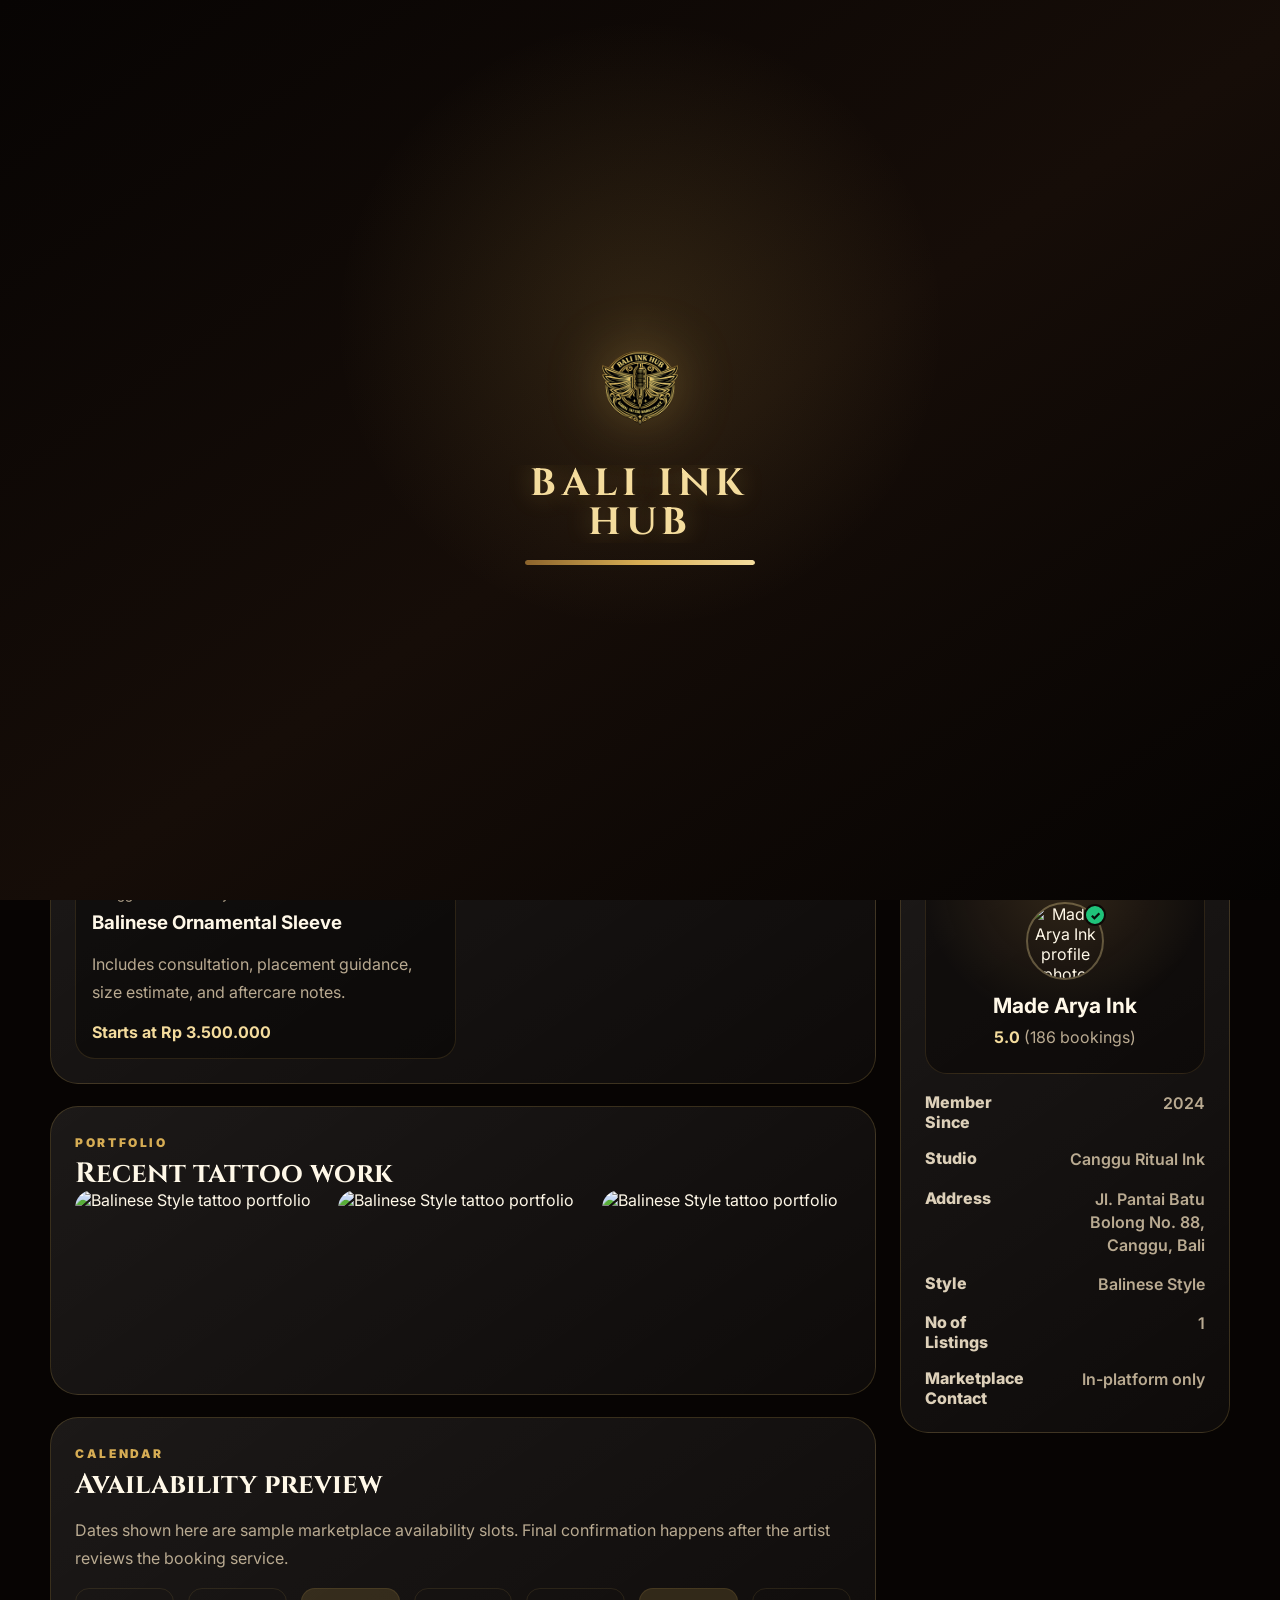
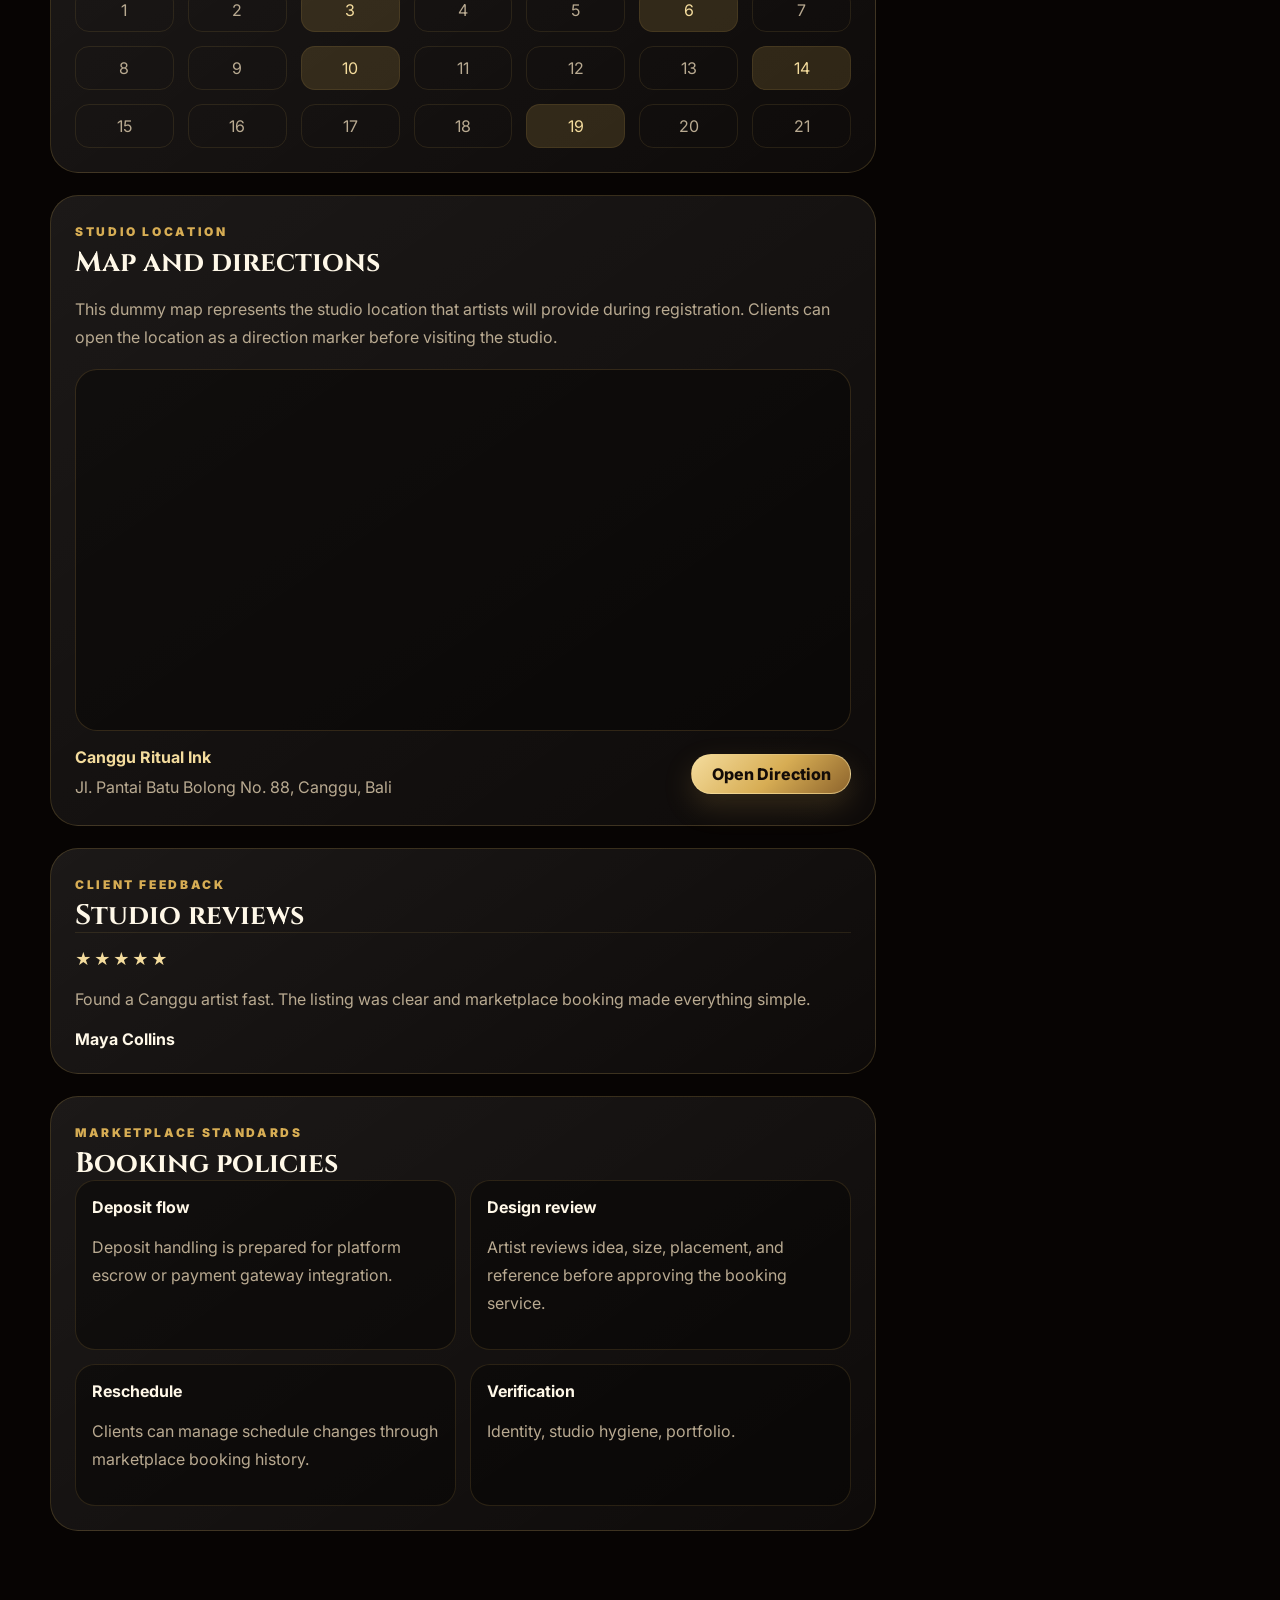
==== commit 0740b821: "Add animated splash screen" ====
--- a/studio.html
+++ b/studio.html
@@ -12,12 +12,20 @@
     <link href="https://fonts.googleapis.com/css2?family=Cinzel:wght@600;700;800&family=Inter:wght@400;500;600;700;800&display=swap" rel="stylesheet" />
     <link rel="stylesheet" href="assets/css/styles.css" />
   </head>
-  <body>
+  <body data-splash-active="true">
+    <div class="splash-screen" data-splash>
+      <div class="splash-inner">
+        <img src="assets/images/logo.png" alt="BALI INK HUB logo" />
+        <h1>BALI INK HUB</h1>
+        <div class="splash-loader" aria-hidden="true"><span></span></div>
+      </div>
+    </div>
+
     <header class="site-header" id="top">
       <div class="container nav">
         <a class="brand" href="index.html" aria-label="BALI INK HUB home">
           <img src="assets/images/logo.png" alt="BALI INK HUB logo" />
-          <span><strong>BALI INK HUB</strong></span>
+          <span><strong>BALI INK HUB</strong><small>BALI INK TATTO</small></span>
         </a>
 
         <button class="nav-toggle" type="button" data-nav-toggle aria-label="Open menu">
@@ -53,7 +61,7 @@
 
     <dialog class="modal booking-modal" data-modal="studio-booking">
       <form method="dialog" class="modal-card booking-card booking-wizard" data-studio-booking-form>
-        <button class="modal-close" value="close" aria-label="Close">&times;</button>
+        <button class="modal-close" type="button" value="close" aria-label="Close">&times;</button>
         <aside class="booking-sidebar">
           <h3>Service Details</h3>
           <div class="booking-service-mini" data-booking-mini></div>
@@ -77,7 +85,7 @@
 
     <dialog class="modal" data-modal="me">
       <form method="dialog" class="modal-card me-card" data-me-form>
-        <button class="modal-close" value="close" aria-label="Close">&times;</button>
+        <button class="modal-close" type="button" value="close" aria-label="Close">&times;</button>
         <span class="eyebrow">Account access</span>
         <h2>Sign in or sign up</h2>
         <div class="auth-switch">
--- a/assets/css/styles.css
+++ b/assets/css/styles.css
@@ -16,13 +16,38 @@
 
 html {
   scroll-behavior: smooth;
+  overflow-x: hidden;
 }
 
 body {
   margin: 0;
+  width: 100%;
+  max-width: 100%;
+  overflow-x: hidden;
   background: var(--black);
   color: var(--white);
   font-family: Inter, system-ui, sans-serif;
+  scrollbar-color: var(--gold) #120b07;
+  scrollbar-width: thin;
+}
+
+::-webkit-scrollbar {
+  width: 10px;
+  height: 10px;
+}
+
+::-webkit-scrollbar-track {
+  background: #120b07;
+}
+
+::-webkit-scrollbar-thumb {
+  border: 2px solid #120b07;
+  border-radius: 999px;
+  background: linear-gradient(180deg, var(--gold-2), var(--gold) 56%, #8d642c);
+}
+
+::-webkit-scrollbar-thumb:hover {
+  background: linear-gradient(180deg, #fff0b7, var(--gold), #a97b35);
 }
 
 body::before {
@@ -60,6 +85,7 @@
 .container {
   width: min(1180px, calc(100% - 32px));
   margin-inline: auto;
+  max-width: 100%;
 }
 
 .site-header {
@@ -106,10 +132,7 @@
 }
 
 .brand small {
-  color: var(--gold);
-  font-size: 10px;
-  text-transform: uppercase;
-  letter-spacing: 0.16em;
+  display: none;
 }
 
 .nav-menu {
@@ -1337,6 +1360,122 @@
   display: none;
 }
 
+.splash-screen {
+  position: fixed;
+  inset: 0;
+  z-index: 999;
+  display: grid;
+  place-items: center;
+  background:
+    radial-gradient(circle at 50% 36%, rgba(215, 173, 84, 0.15), transparent 19rem),
+    linear-gradient(145deg, #070403, #160d08 52%, #050302);
+  transition: opacity 520ms ease, visibility 520ms ease;
+}
+
+.splash-screen.is-hidden {
+  opacity: 0;
+  visibility: hidden;
+}
+
+.splash-inner {
+  display: grid;
+  place-items: center;
+  gap: 18px;
+  width: min(320px, calc(100% - 48px));
+  text-align: center;
+}
+
+.splash-inner img {
+  width: clamp(118px, 28vw, 168px);
+  height: auto;
+  filter: drop-shadow(0 0 28px rgba(215, 173, 84, 0.34));
+  animation: splashFade 1200ms ease both;
+}
+
+.splash-inner h1 {
+  position: relative;
+  overflow: hidden;
+  margin: 0;
+  color: var(--gold-2);
+  font-size: clamp(24px, 7vw, 38px);
+  letter-spacing: 0.14em;
+  text-shadow: 0 0 26px rgba(215, 173, 84, 0.32);
+  animation: splashFade 1200ms ease 260ms both;
+}
+
+.splash-inner h1::after {
+  content: "";
+  position: absolute;
+  inset: -20% auto -20% -45%;
+  width: 38%;
+  background: linear-gradient(90deg, transparent, rgba(255, 248, 232, 0.86), transparent);
+  transform: skewX(-18deg);
+  animation: brandLightSweep 2.2s ease-in-out infinite;
+}
+
+.splash-loader {
+  width: min(230px, 76vw);
+  height: 5px;
+  overflow: hidden;
+  border-radius: 999px;
+  background: rgba(255, 255, 255, 0.08);
+  box-shadow: inset 0 0 0 1px rgba(215, 173, 84, 0.14);
+}
+
+.splash-loader span {
+  display: block;
+  width: 100%;
+  height: 100%;
+  border-radius: inherit;
+  background: linear-gradient(90deg, #8d642c, var(--gold), var(--gold-2));
+  transform-origin: left;
+  animation: splashLoad 3s linear forwards;
+}
+
+[data-splash-active="true"] {
+  overflow: hidden;
+}
+
+[data-splash-active="true"] .mobile-app-nav {
+  display: none !important;
+}
+
+@keyframes brandLightSweep {
+  0%,
+  38% {
+    transform: translateX(0) skewX(-18deg);
+    opacity: 0;
+  }
+  48% {
+    opacity: 0.9;
+  }
+  72%,
+  100% {
+    transform: translateX(410%) skewX(-18deg);
+    opacity: 0;
+  }
+}
+
+@keyframes splashFade {
+  from {
+    opacity: 0;
+    transform: translateY(10px) scale(0.96);
+  }
+  to {
+    opacity: 1;
+    transform: translateY(0) scale(1);
+  }
+}
+
+@keyframes splashLoad {
+  from {
+    transform: scaleX(0);
+  }
+  to {
+    transform: scaleX(1);
+  }
+}
+
 .auth-switch {
   display: grid;
   grid-template-columns: 1fr 1fr;
@@ -1794,26 +1933,68 @@
 }
 
 @media (max-width: 720px) {
+  .container {
+    width: min(100% - 28px, 1180px);
+  }
+
   body {
     padding-bottom: 88px;
   }
 
+  main,
+  section,
+  header,
+  footer {
+    max-width: 100vw;
+    overflow-x: clip;
+  }
+
   .site-header {
     position: sticky;
   }
 
   .nav {
-    min-height: 60px;
+    min-height: 86px;
     justify-content: center;
   }
 
+  .brand {
+    flex-direction: column;
+    gap: 3px;
+  }
+
   .brand img {
-    width: 62px;
-    height: 44px;
+    width: 82px;
+    height: 56px;
+    filter: drop-shadow(0 0 16px rgba(215, 173, 84, 0.38));
   }
 
   .brand strong {
-    font-size: 16px;
+    display: none;
+  }
+
+  .brand small {
+    position: relative;
+    display: block;
+    overflow: hidden;
+    color: var(--gold-2);
+    font-family: Cinzel, Georgia, serif;
+    font-size: 12px;
+    font-weight: 800;
+    letter-spacing: 0.24em;
+    line-height: 1;
+    text-transform: uppercase;
+    text-shadow: 0 0 18px rgba(215, 173, 84, 0.32);
+  }
+
+  .brand small::after {
+    content: "";
+    position: absolute;
+    inset: -20% auto -20% -45%;
+    width: 38%;
+    background: linear-gradient(90deg, transparent, rgba(255, 248, 232, 0.82), transparent);
+    transform: skewX(-18deg);
+    animation: brandLightSweep 3.2s ease-in-out infinite;
   }
 
   .mobile-app-nav {
@@ -1825,7 +2006,7 @@
     display: grid;
     grid-template-columns: repeat(5, 1fr);
     gap: 2px;
-    width: min(calc(100vw - clamp(28px, 9vw, 72px)), 430px);
+    width: min(calc(100dvw - 22px), 430px);
     transform: translateX(-50%);
     border: 1px solid rgba(244, 220, 157, 0.18);
     border-radius: clamp(18px, 5vw, 26px);
@@ -1905,11 +2086,45 @@
   }
 
   .brand span {
-    display: none;
+    display: block;
   }
 
   .hero {
     padding-top: 44px;
+  }
+
+  h1,
+  h2 {
+    max-width: 100%;
+    overflow-wrap: anywhere;
+  }
+
+  .hero-copy > p {
+    max-width: 100%;
+  }
+
+  .popular-searches {
+    align-items: flex-start;
+    gap: 10px;
+  }
+
+  .popular-searches span {
+    width: 100%;
+  }
+
+  .popular-searches button {
+    max-width: 100%;
+    white-space: normal;
+  }
+
+  .hero-stats {
+    display: grid;
+    grid-template-columns: 1fr 1fr;
+    width: 100%;
+  }
+
+  .hero-stats article {
+    min-width: 0;
   }
 
   .search-panel,
@@ -1928,6 +2143,20 @@
     grid-template-columns: 1fr;
   }
 
+  .category-pagination {
+    gap: 8px;
+    max-width: 100%;
+    overflow-x: auto;
+    padding-bottom: 4px;
+  }
+
+  .category-pagination button,
+  .category-pagination span {
+    min-width: 34px;
+    height: 34px;
+    flex: 0 0 auto;
+  }
+
   .studio-hero {
     padding-top: 36px;
   }
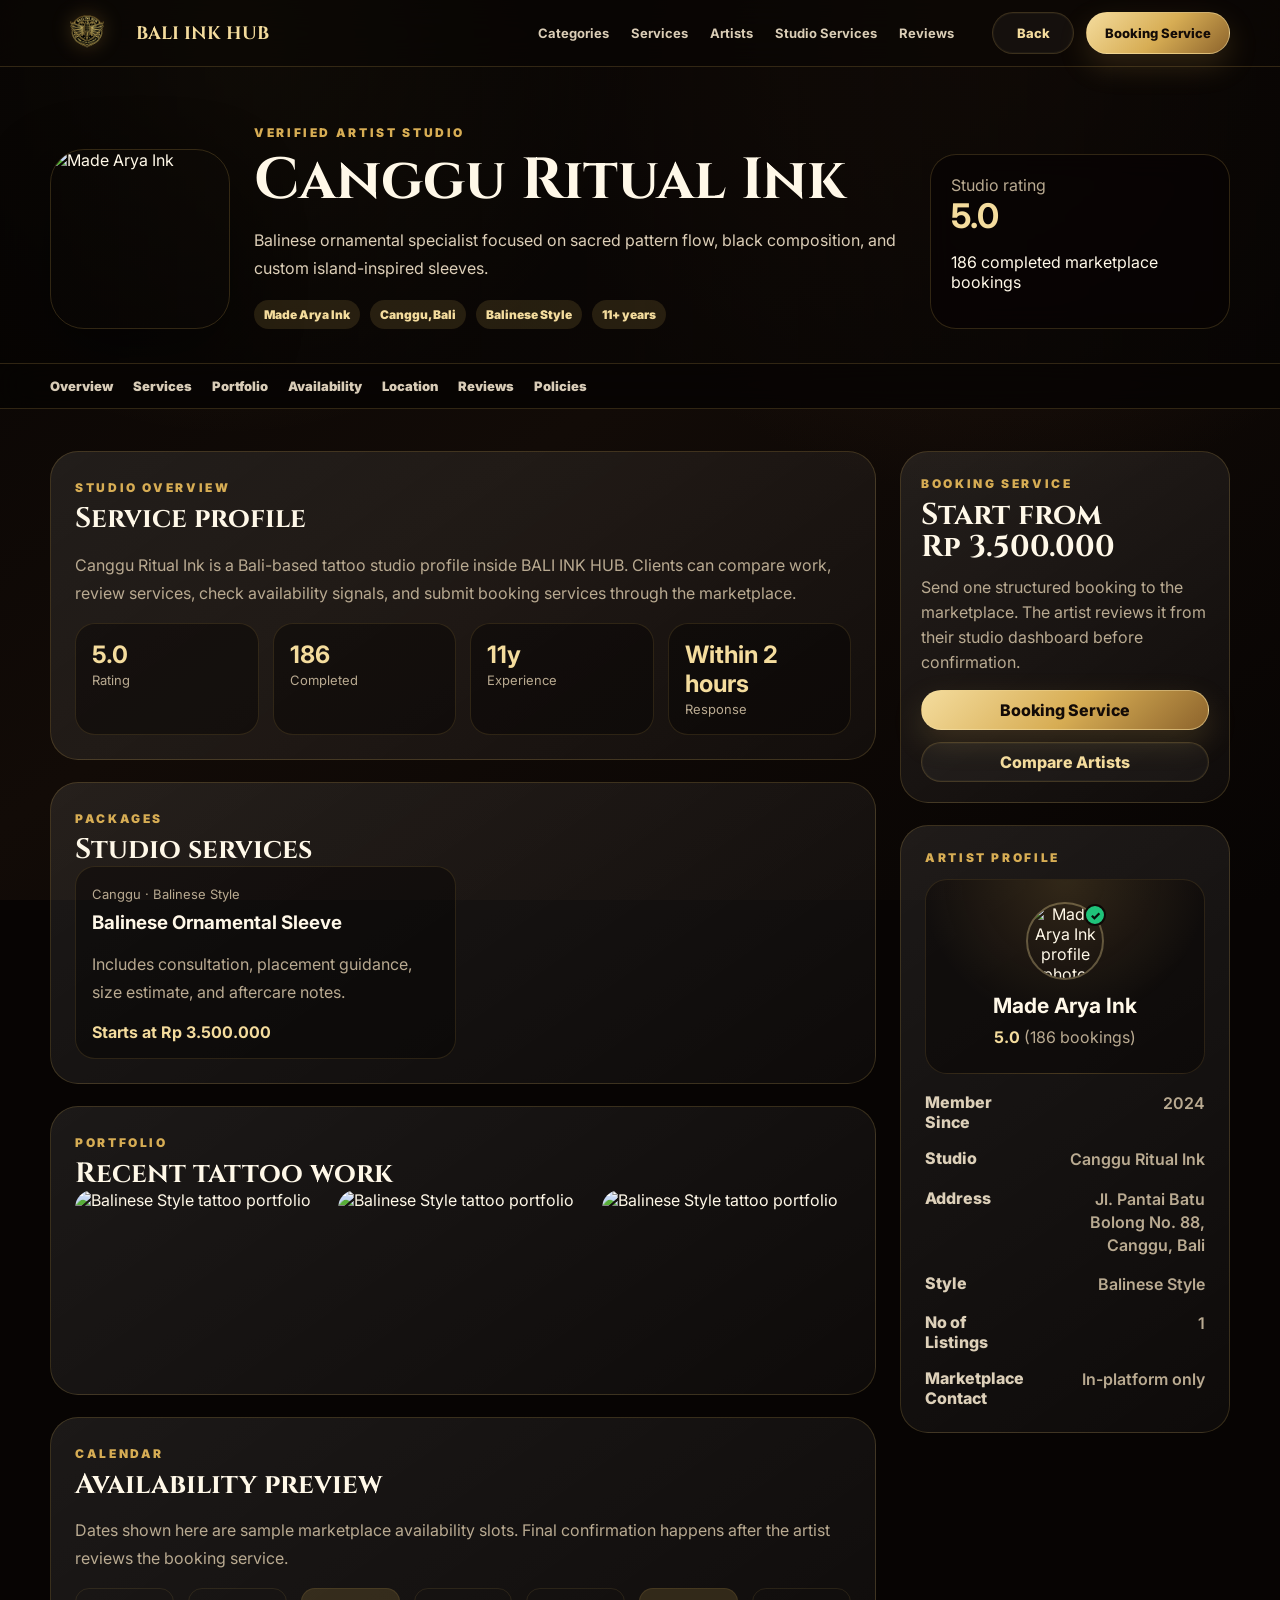
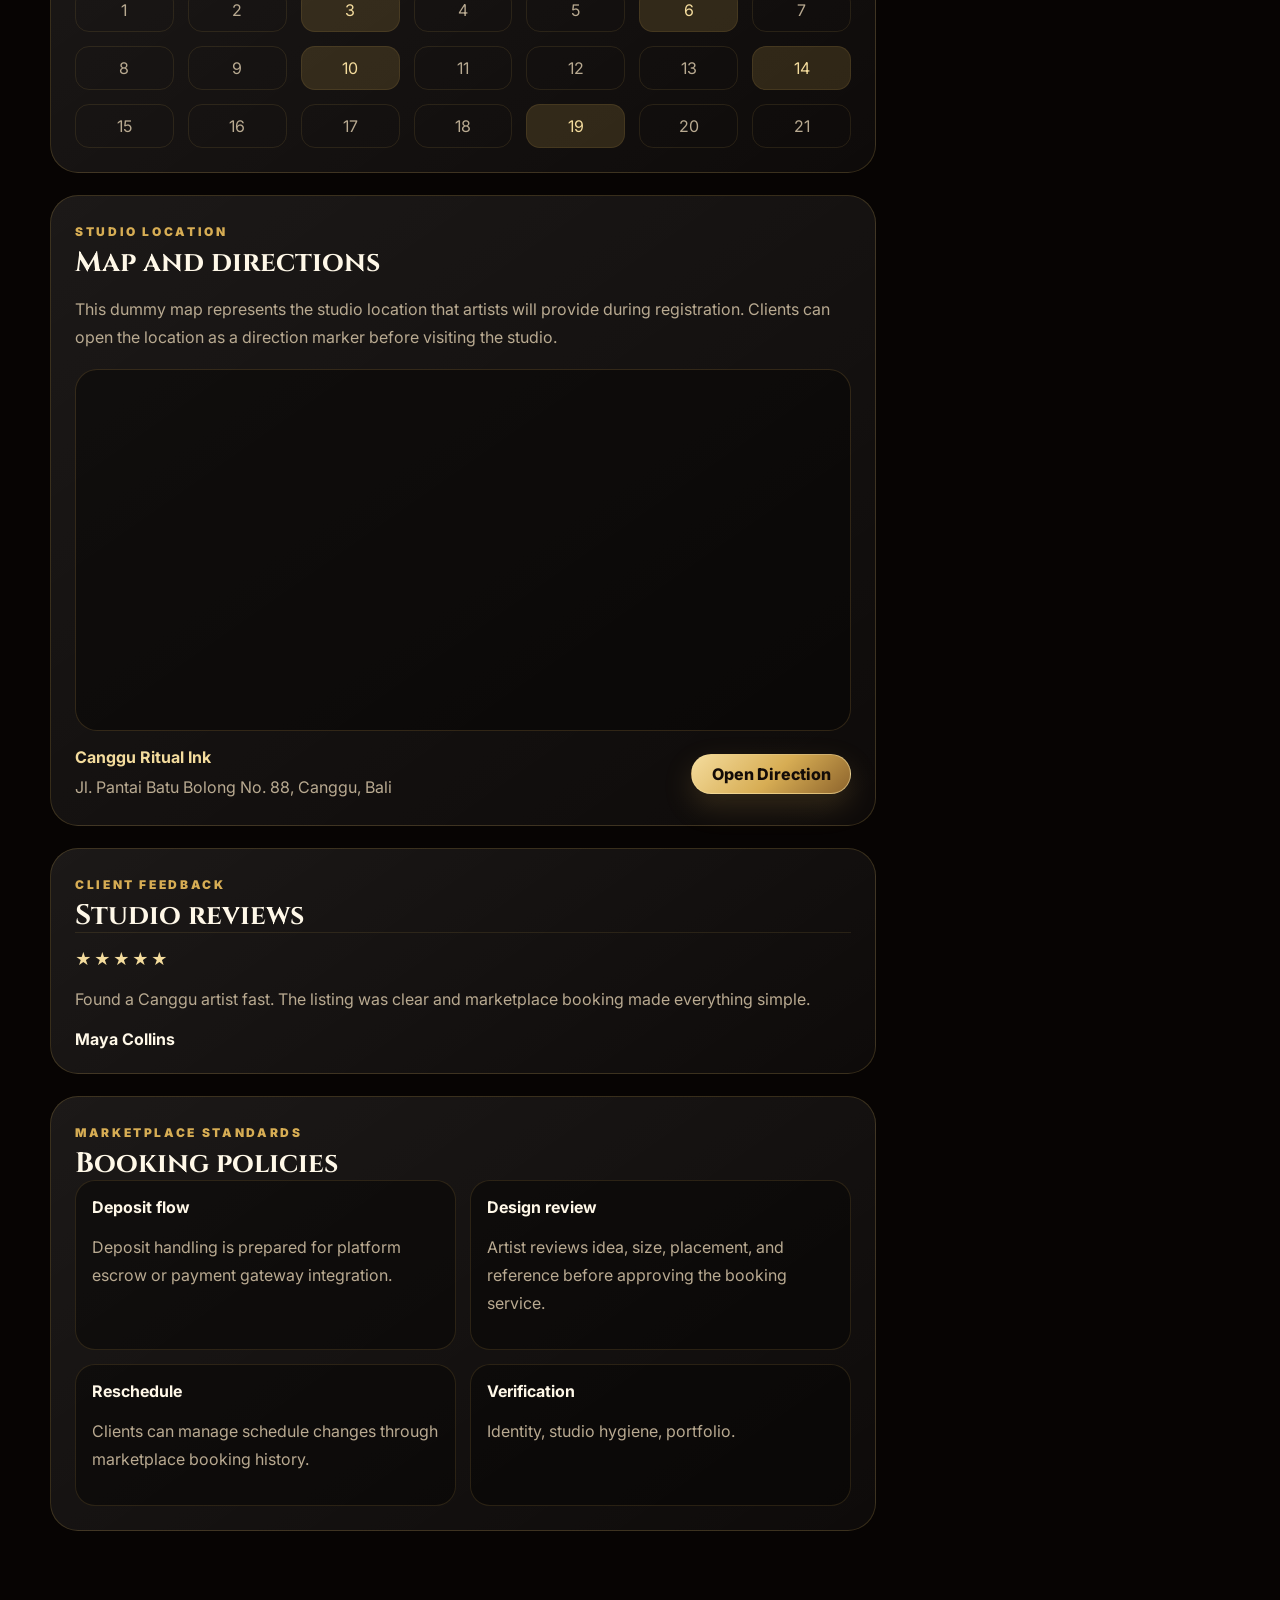
==== commit 06abd71c: "Remove splash screen from studio page" ====
--- a/studio.html
+++ b/studio.html
@@ -12,15 +12,7 @@
     <link href="https://fonts.googleapis.com/css2?family=Cinzel:wght@600;700;800&family=Inter:wght@400;500;600;700;800&display=swap" rel="stylesheet" />
     <link rel="stylesheet" href="assets/css/styles.css" />
   </head>
-  <body data-splash-active="true">
-    <div class="splash-screen" data-splash>
-      <div class="splash-inner">
-        <img src="assets/images/logo.png" alt="BALI INK HUB logo" />
-        <h1>BALI INK HUB</h1>
-        <div class="splash-loader" aria-hidden="true"><span></span></div>
-      </div>
-    </div>
-
+  <body>
     <header class="site-header" id="top">
       <div class="container nav">
         <a class="brand" href="index.html" aria-label="BALI INK HUB home">
--- a/assets/css/styles.css
+++ b/assets/css/styles.css
@@ -1381,15 +1381,16 @@
   display: grid;
   place-items: center;
   gap: 18px;
-  width: min(320px, calc(100% - 48px));
+  width: min(520px, calc(100% - 36px));
   text-align: center;
 }
 
 .splash-inner img {
   width: clamp(118px, 28vw, 168px);
   height: auto;
-  filter: drop-shadow(0 0 28px rgba(215, 173, 84, 0.34));
-  animation: splashFade 1200ms ease both;
+  will-change: transform, opacity;
+  filter: drop-shadow(0 0 18px rgba(215, 173, 84, 0.24));
+  animation: splashLogoReveal 900ms ease both, splashLogoFloat 2.8s ease-in-out 900ms infinite;
 }
 
 .splash-inner h1 {
@@ -1397,10 +1398,14 @@
   overflow: hidden;
   margin: 0;
   color: var(--gold-2);
-  font-size: clamp(24px, 7vw, 38px);
-  letter-spacing: 0.14em;
+  width: max-content;
+  max-width: 100%;
+  white-space: nowrap;
+  font-size: clamp(20px, 6vw, 42px);
+  letter-spacing: clamp(0.08em, 1.7vw, 0.16em);
   text-shadow: 0 0 26px rgba(215, 173, 84, 0.32);
-  animation: splashFade 1200ms ease 260ms both;
+  will-change: transform, opacity;
+  animation: splashFade 760ms ease 180ms both;
 }
 
 .splash-inner h1::after {
@@ -1467,12 +1472,43 @@
   }
 }
 
+@keyframes splashLogoReveal {
+  from {
+    opacity: 0;
+    transform: translateY(10px) scale(0.88);
+  }
+  to {
+    opacity: 1;
+    transform: translateY(0) scale(1);
+  }
+}
+
+@keyframes splashLogoFloat {
+  0%,
+  100% {
+    transform: scale(1);
+  }
+  50% {
+    transform: scale(1.025);
+  }
+}
+
 @keyframes splashLoad {
   from {
     transform: scaleX(0);
   }
   to {
     transform: scaleX(1);
+  }
+}
+
+@media (prefers-reduced-motion: reduce) {
+  .splash-inner img,
+  .splash-inner h1,
+  .splash-inner h1::after,
+  .splash-loader span {
+    animation-duration: 1ms !important;
+    animation-iteration-count: 1 !important;
   }
 }
 
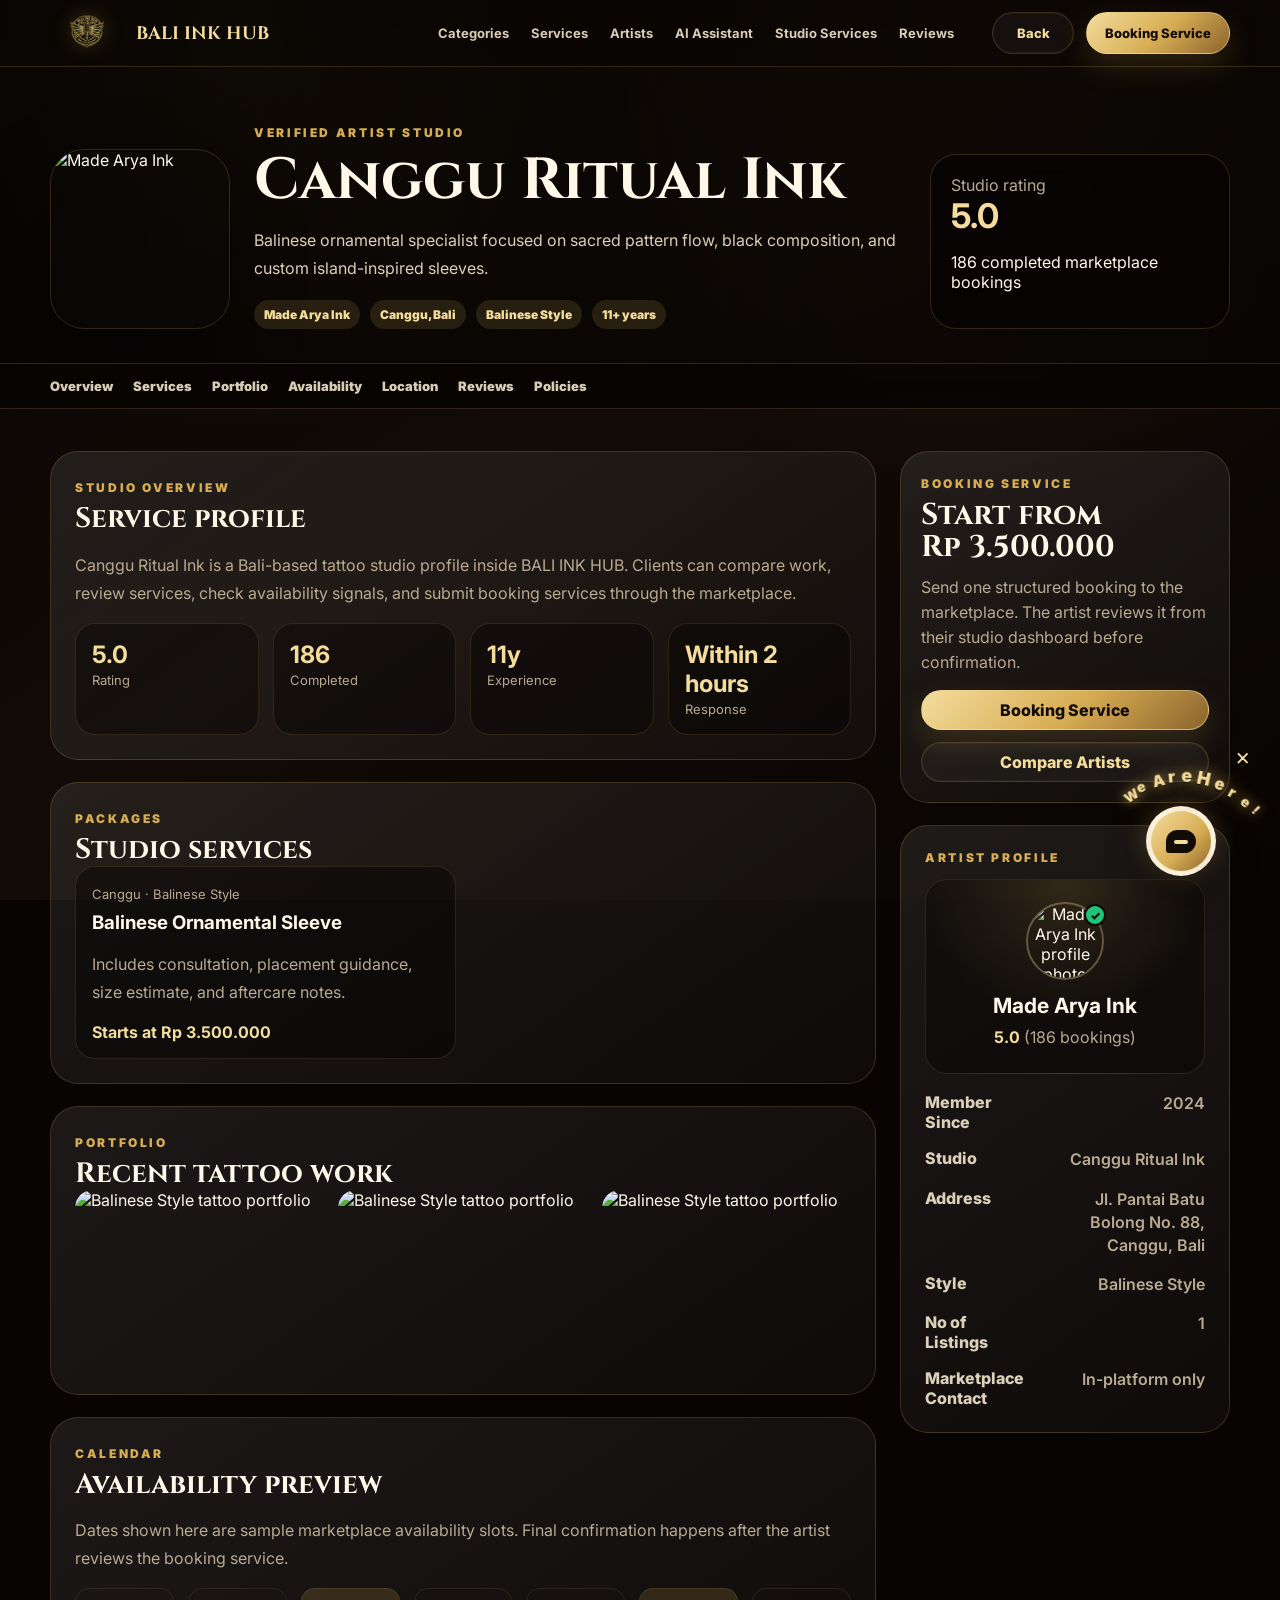
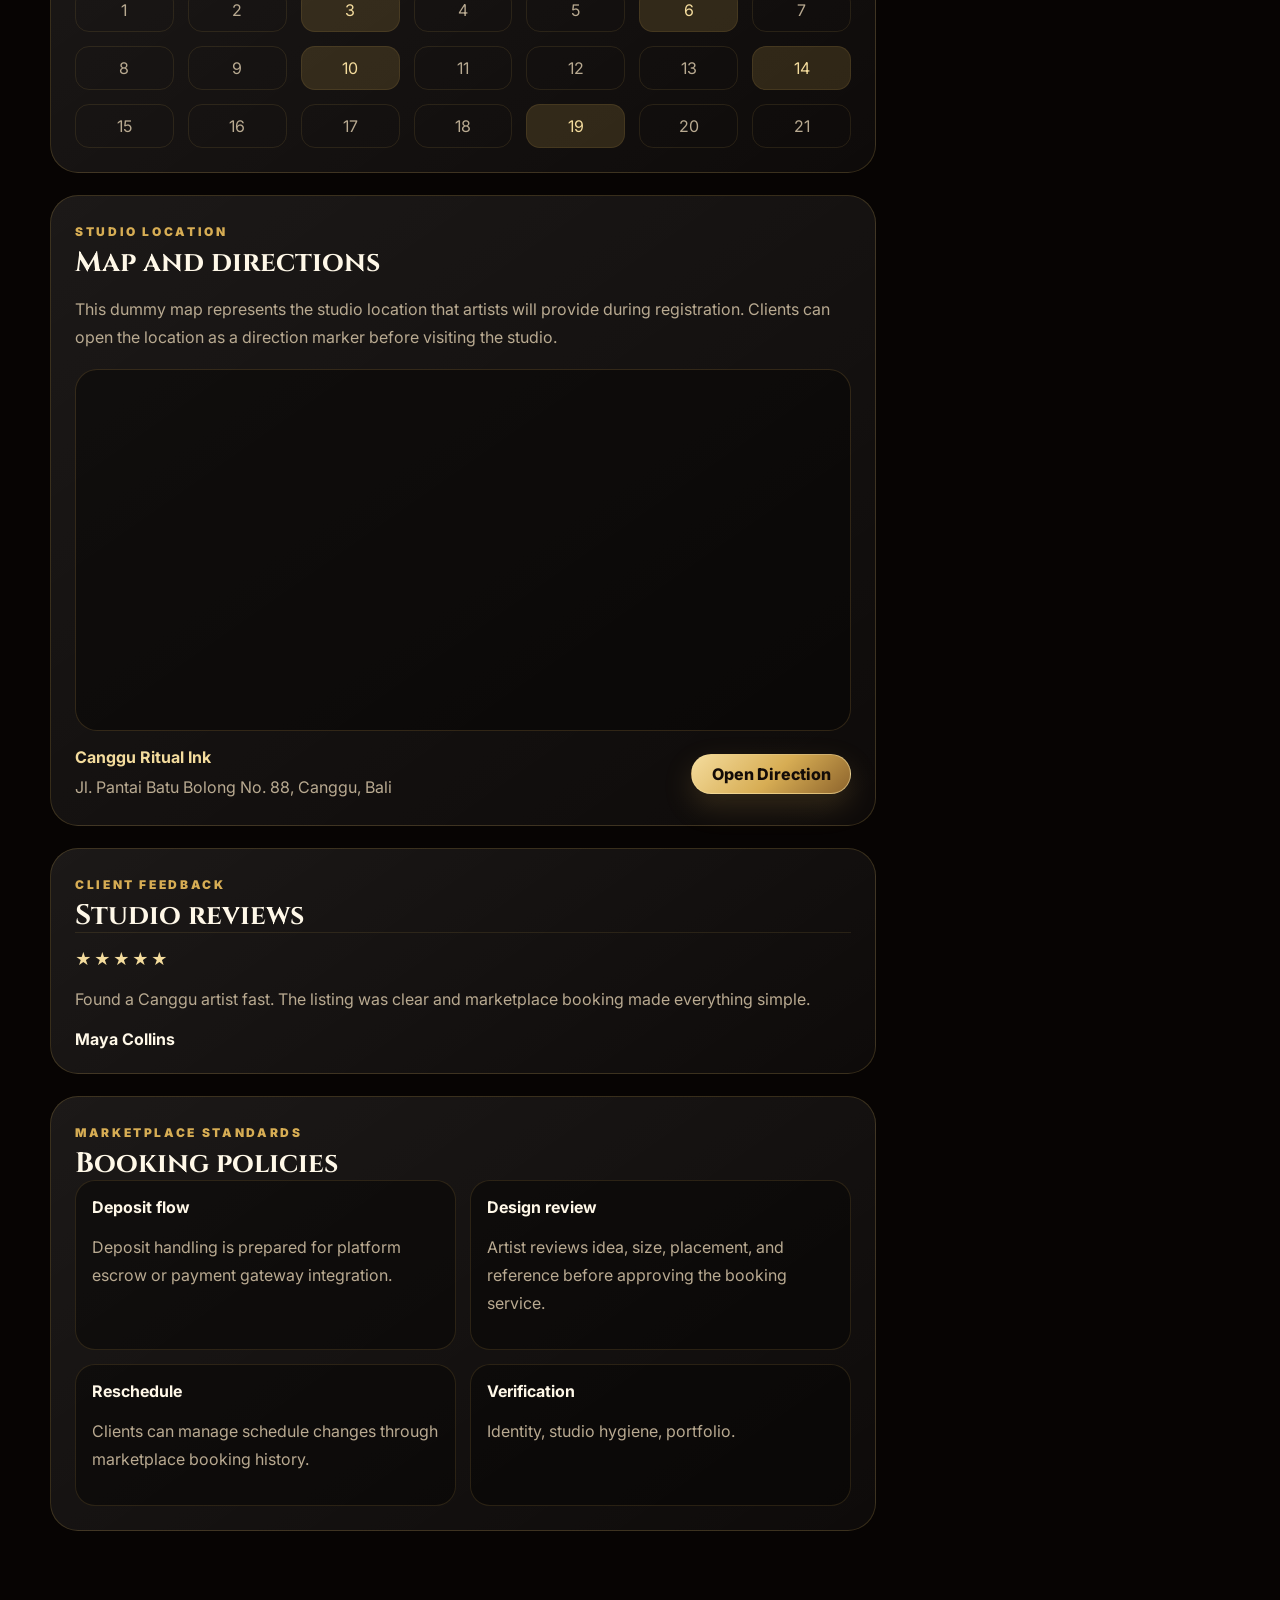
==== commit c3c726a1: "Add floating Devs chat assistant" ====
--- a/studio.html
+++ b/studio.html
@@ -28,6 +28,7 @@
           <a href="index.html#categories">Categories</a>
           <a href="index.html#services">Services</a>
           <a href="index.html#artists">Artists</a>
+          <button type="button" data-open-assistant>AI Assistant</button>
           <a href="#studio-services">Studio Services</a>
           <a href="#studio-reviews">Reviews</a>
         </nav>
@@ -93,5 +94,6 @@
 
     <div class="toast" data-toast></div>
     <script type="module" src="assets/js/studio.js"></script>
+    <script type="module" src="assets/js/assistant.js"></script>
   </body>
 </html>
--- a/assets/css/styles.css
+++ b/assets/css/styles.css
@@ -146,7 +146,16 @@
   font-size: 13px;
 }
 
-.nav-menu a:hover {
+.nav-menu button {
+  border: 0;
+  background: transparent;
+  color: inherit;
+  padding: 0;
+  font-weight: inherit;
+}
+
+.nav-menu a:hover,
+.nav-menu button:hover {
   color: var(--gold-2);
 }
 
@@ -1551,6 +1560,247 @@
   margin: 6px 0 0;
   color: var(--muted);
   line-height: 1.5;
+}
+
+.assistant-orb {
+  display: grid;
+  width: 48px;
+  height: 48px;
+  place-items: center;
+  border-radius: 18px;
+  background: linear-gradient(135deg, var(--gold-2), var(--gold));
+  color: #130b07;
+  font-weight: 900;
+}
+
+.chat-messages {
+  display: flex;
+  flex-direction: column;
+  gap: 12px;
+  overflow-y: auto;
+  padding: 20px;
+}
+
+.chat-message {
+  display: flex;
+}
+
+.chat-message div {
+  max-width: min(78%, 720px);
+  border: 1px solid rgba(215, 173, 84, 0.13);
+  border-radius: 20px;
+  padding: 13px 15px;
+  line-height: 1.65;
+}
+
+.chat-message.assistant {
+  justify-content: flex-start;
+}
+
+.chat-message.assistant div {
+  background: rgba(255, 255, 255, 0.06);
+  color: #e9dcc6;
+}
+
+.chat-message.user {
+  justify-content: flex-end;
+}
+
+.chat-message.user div {
+  background: linear-gradient(135deg, rgba(244, 220, 157, 0.95), rgba(215, 173, 84, 0.95));
+  color: #130b07;
+  font-weight: 700;
+}
+
+.chat-message a {
+  color: var(--gold-2);
+  text-decoration: underline;
+}
+
+.chat-form {
+  display: grid;
+  grid-template-columns: 1fr auto;
+  gap: 10px;
+  border-top: 1px solid rgba(215, 173, 84, 0.13);
+  padding: 16px 18px;
+}
+
+.ai-chat-widget {
+  position: fixed;
+  right: 22px;
+  bottom: 24px;
+  z-index: 120;
+  width: min(360px, calc(100vw - 28px));
+  touch-action: none;
+}
+
+body[data-splash-active="true"] .ai-chat-widget {
+  display: none;
+}
+
+.ai-chat-widget.is-hidden {
+  display: none;
+}
+
+.ai-chat-widget.is-compact .ai-here-text,
+.ai-chat-widget.is-compact .ai-close-mini {
+  display: none;
+}
+
+.ai-chat-widget.is-compact .ai-launcher-wrap {
+  padding-top: 0;
+}
+
+.ai-chat-widget.is-dragging {
+  user-select: none;
+}
+
+.ai-chat-window {
+  display: none;
+  overflow: hidden;
+  border: 1px solid rgba(244, 220, 157, 0.22);
+  border-radius: 26px;
+  background:
+    radial-gradient(circle at 85% 0%, rgba(215, 173, 84, 0.18), transparent 12rem),
+    linear-gradient(145deg, rgba(37, 23, 15, 0.97), rgba(7, 4, 3, 0.97));
+  box-shadow: 0 28px 90px rgba(0, 0, 0, 0.58), 0 0 28px rgba(215, 173, 84, 0.12);
+  backdrop-filter: blur(20px);
+}
+
+.ai-chat-widget.is-open .ai-chat-window {
+  display: grid;
+  grid-template-rows: auto minmax(260px, 42vh) auto auto;
+}
+
+.ai-chat-header {
+  display: flex;
+  align-items: center;
+  justify-content: space-between;
+  gap: 12px;
+  border-bottom: 1px solid rgba(215, 173, 84, 0.13);
+  padding: 14px;
+  cursor: grab;
+}
+
+.ai-chat-widget.is-dragging .ai-chat-header,
+.ai-chat-widget.is-dragging .ai-launcher-wrap {
+  cursor: grabbing;
+}
+
+.ai-chat-header > div {
+  display: flex;
+  align-items: center;
+  gap: 10px;
+}
+
+.ai-chat-header strong {
+  display: block;
+  color: var(--white);
+}
+
+.ai-chat-header small {
+  color: var(--muted);
+  font-size: 12px;
+}
+
+.ai-chat-header button,
+.ai-close-mini {
+  border: 0;
+  background: transparent;
+  color: var(--gold-2);
+  font-size: 24px;
+  line-height: 1;
+}
+
+.ai-launcher-wrap {
+  position: relative;
+  display: grid;
+  width: 154px;
+  margin-left: auto;
+  place-items: center;
+  padding-top: 62px;
+  cursor: grab;
+}
+
+.ai-chat-widget.is-open .ai-launcher-wrap {
+  display: none;
+}
+
+.ai-here-text {
+  position: absolute;
+  top: 2px;
+  left: 50%;
+  width: 150px;
+  height: 56px;
+  color: var(--gold-2);
+  font-family: Inter, system-ui, sans-serif;
+  font-size: 16px;
+  font-weight: 900;
+  text-shadow: 0 0 12px rgba(215, 173, 84, 0.54), 0 1px 0 rgba(7, 4, 3, 0.9);
+  transform: translateX(-50%);
+  pointer-events: none;
+}
+
+.ai-here-text span {
+  position: absolute;
+  top: 24px;
+  left: 50%;
+  filter: drop-shadow(0 0 9px rgba(215, 173, 84, 0.32));
+}
+
+.ai-here-text span:nth-child(1) { margin-left: -58px; margin-top: 16px; transform: rotate(-34deg) scale(0.84); }
+.ai-here-text span:nth-child(2) { margin-left: -45px; margin-top: 7px; transform: rotate(-25deg) scale(0.9); }
+.ai-here-text span:nth-child(3) { margin-left: -29px; margin-top: 0; transform: rotate(-15deg) scale(0.98); }
+.ai-here-text span:nth-child(4) { margin-left: -13px; margin-top: -4px; transform: rotate(-6deg) scale(1.05); }
+.ai-here-text span:nth-child(5) { margin-left: 1px; margin-top: -5px; transform: rotate(3deg) scale(1.12); }
+.ai-here-text span:nth-child(6) { margin-left: 17px; margin-top: -2px; transform: rotate(12deg) scale(1.12); }
+.ai-here-text span:nth-child(7) { margin-left: 34px; margin-top: 4px; transform: rotate(20deg) scale(1.03); }
+.ai-here-text span:nth-child(8) { margin-left: 48px; margin-top: 12px; transform: rotate(29deg) scale(0.94); }
+.ai-here-text span:nth-child(9) { margin-left: 60px; margin-top: 22px; transform: rotate(38deg) scale(0.88); }
+.ai-here-text span:nth-child(10) { margin-left: 72px; margin-top: 30px; transform: rotate(45deg) scale(0.82); }
+
+.ai-close-mini {
+  position: absolute;
+  top: 0;
+  right: 2px;
+  z-index: 2;
+}
+
+.ai-launcher {
+  display: grid;
+  width: 70px;
+  height: 70px;
+  place-items: center;
+  border: 5px solid rgba(255, 248, 232, 0.88);
+  border-radius: 999px;
+  background: linear-gradient(135deg, var(--gold-2), var(--gold) 58%, #8d642c);
+  box-shadow: 0 18px 42px rgba(0, 0, 0, 0.42), 0 0 24px rgba(215, 173, 84, 0.3);
+  transition: transform 0.25s ease, box-shadow 0.25s ease;
+}
+
+.ai-launcher:hover {
+  transform: translateY(-2px) scale(1.03);
+  box-shadow: 0 22px 52px rgba(0, 0, 0, 0.48), 0 0 30px rgba(244, 220, 157, 0.38);
+}
+
+.ai-launcher span {
+  position: relative;
+  display: block;
+  width: 30px;
+  height: 23px;
+  border-radius: 14px 14px 14px 4px;
+  background: #130b07;
+}
+
+.ai-launcher span::before {
+  content: "";
+  position: absolute;
+  left: 8px;
+  right: 8px;
+  top: 10px;
+  height: 4px;
+  border-radius: 999px;
+  background: var(--gold-2);
 }
 
 .studio-loading {
@@ -2238,6 +2488,37 @@
     flex-direction: column;
   }
 
+  .chat-message div {
+    max-width: 92%;
+  }
+
+  .chat-form {
+    grid-template-columns: 1fr;
+  }
+
+  .ai-chat-widget {
+    right: 12px;
+    bottom: 104px;
+    width: min(360px, calc(100dvw - 24px));
+  }
+
+  .ai-chat-widget.is-open {
+    bottom: 104px;
+  }
+
+  .ai-chat-widget.is-open .ai-chat-window {
+    grid-template-rows: auto minmax(260px, 46vh) auto auto;
+  }
+
+  .ai-launcher-wrap {
+    width: 108px;
+  }
+
+  .ai-launcher {
+    width: 64px;
+    height: 64px;
+  }
+
   .map-info .gold-btn {
     width: 100%;
   }
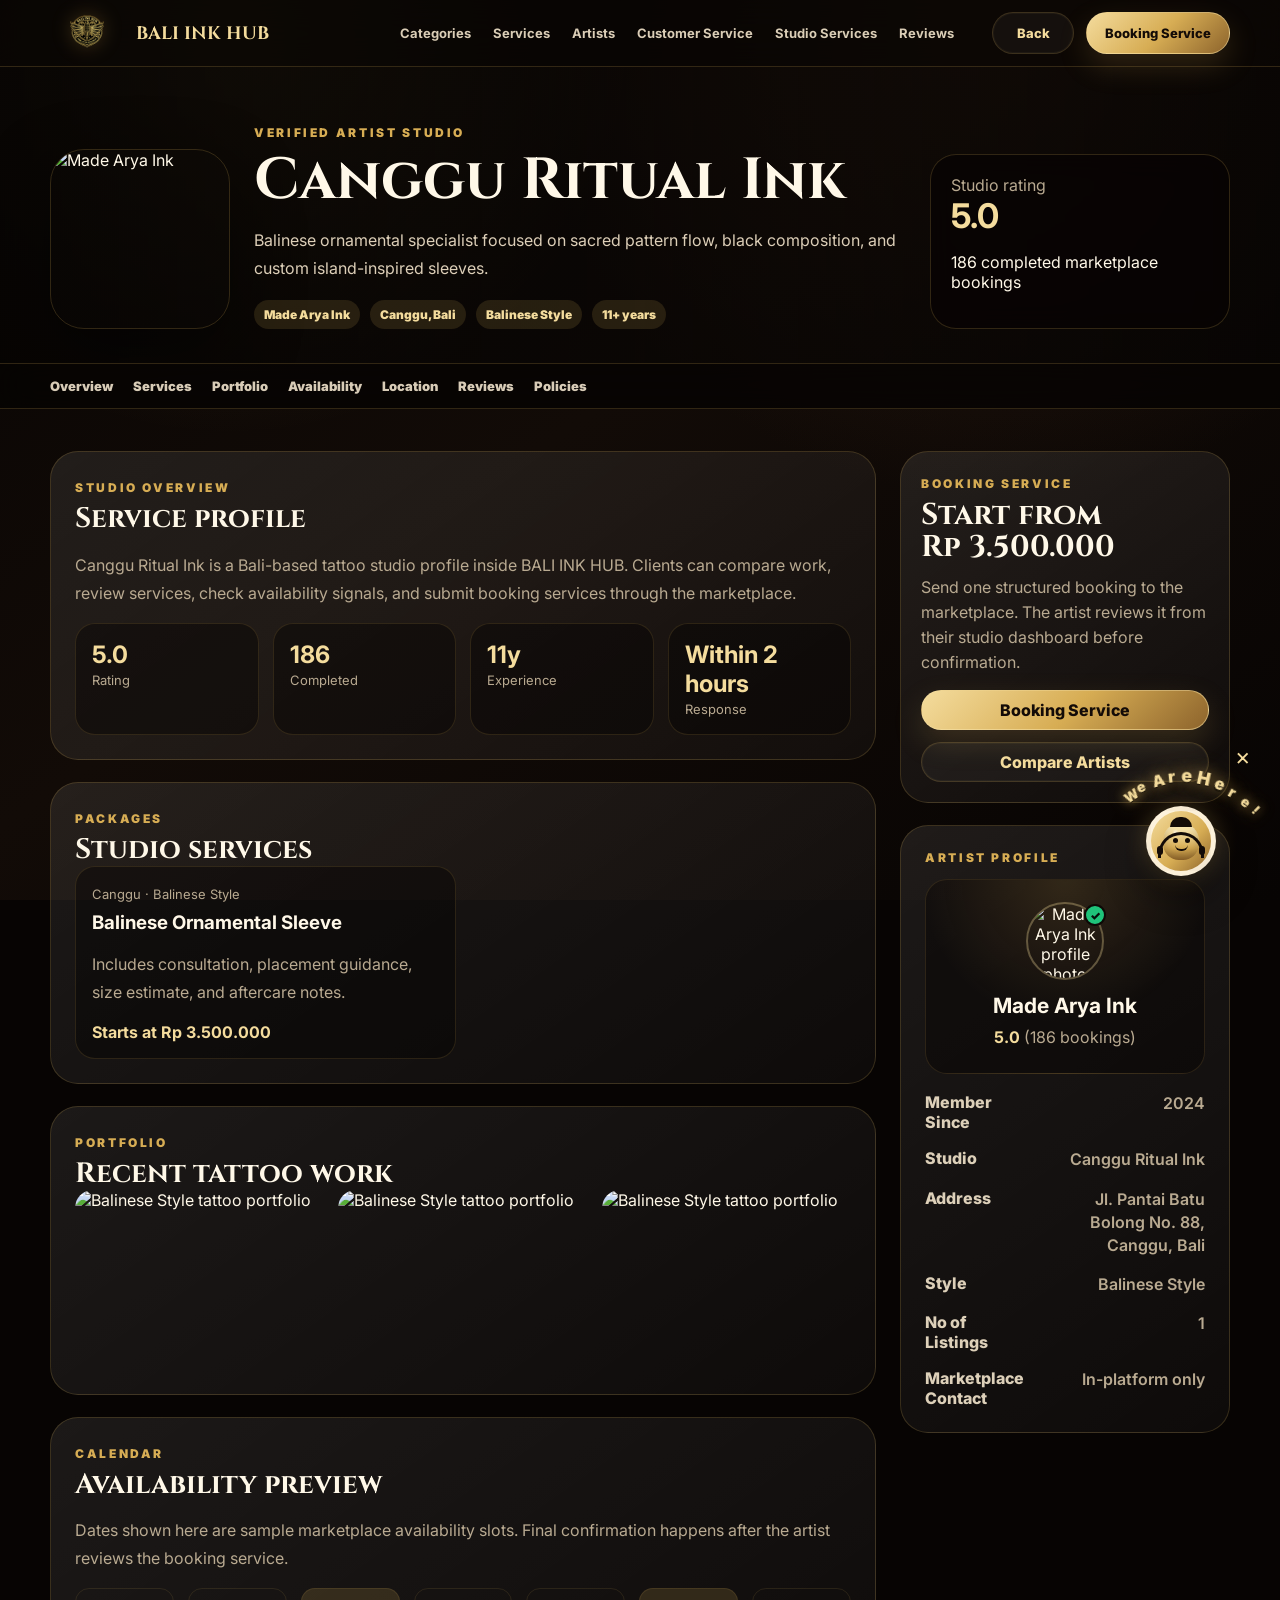
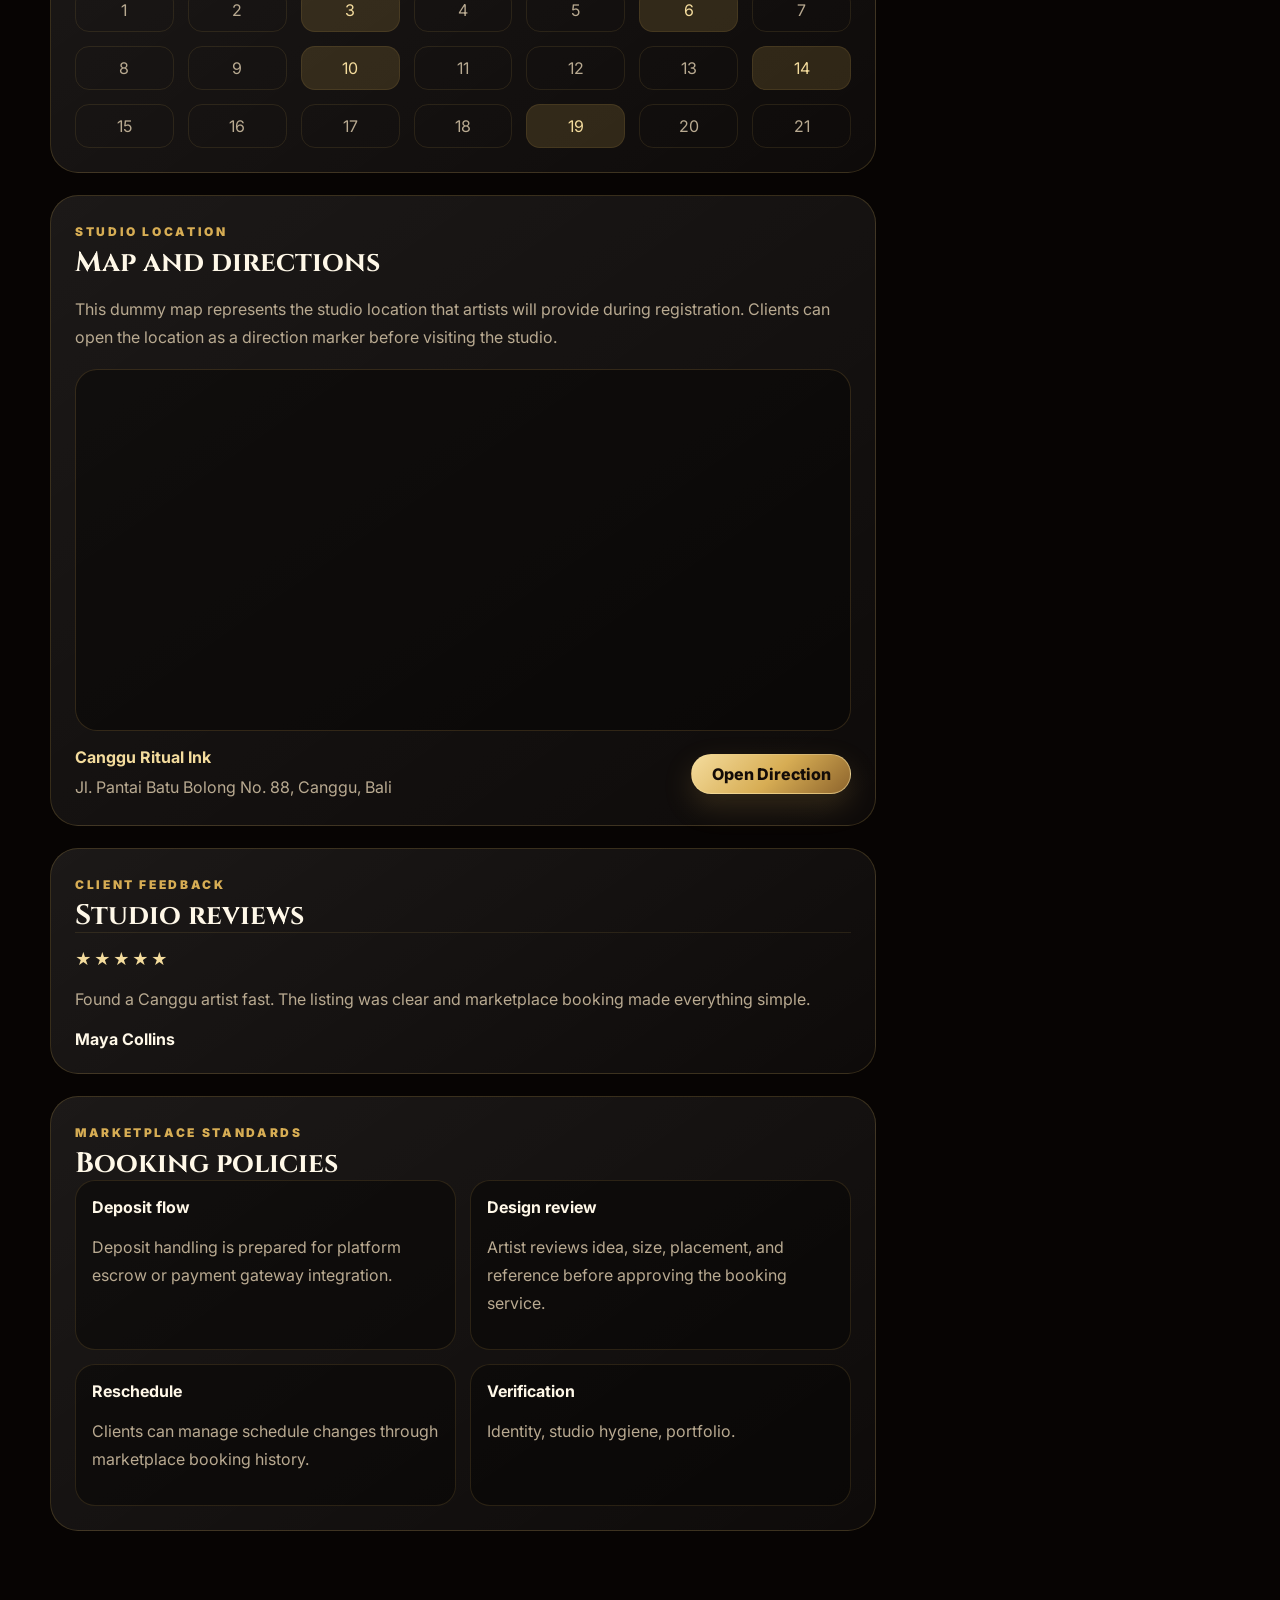
==== commit 39851d8c: "Polish customer service chat avatar" ====
--- a/studio.html
+++ b/studio.html
@@ -28,7 +28,7 @@
           <a href="index.html#categories">Categories</a>
           <a href="index.html#services">Services</a>
           <a href="index.html#artists">Artists</a>
-          <button type="button" data-open-assistant>AI Assistant</button>
+          <button type="button" data-open-assistant>Customer Service</button>
           <a href="#studio-services">Studio Services</a>
           <a href="#studio-reviews">Reviews</a>
         </nav>
--- a/assets/css/styles.css
+++ b/assets/css/styles.css
@@ -1567,10 +1567,120 @@
   width: 48px;
   height: 48px;
   place-items: center;
+  border: 1px solid rgba(244, 220, 157, 0.38);
   border-radius: 18px;
-  background: linear-gradient(135deg, var(--gold-2), var(--gold));
-  color: #130b07;
-  font-weight: 900;
+  background:
+    radial-gradient(circle at 35% 18%, rgba(255, 248, 232, 0.42), transparent 1.1rem),
+    linear-gradient(135deg, var(--gold-2), var(--gold) 62%, #8d642c);
+  box-shadow: inset 0 -8px 18px rgba(19, 11, 7, 0.16), 0 0 18px rgba(215, 173, 84, 0.2);
+}
+
+.devs-avatar {
+  position: relative;
+  display: block;
+  width: 30px;
+  height: 31px;
+  border-radius: 48% 48% 44% 44%;
+  background:
+    radial-gradient(circle at 35% 26%, rgba(255, 248, 232, 0.82), transparent 0.22rem),
+    linear-gradient(180deg, #fff3c8, #d7ad54 68%, #9e7130);
+  box-shadow: inset 0 -5px 10px rgba(19, 11, 7, 0.2);
+}
+
+.devs-avatar::before {
+  content: "";
+  position: absolute;
+  top: -5px;
+  left: 6px;
+  width: 18px;
+  height: 9px;
+  border-radius: 999px 999px 10px 10px;
+  background: #130b07;
+  box-shadow: 0 2px 0 rgba(244, 220, 157, 0.22);
+}
+
+.devs-avatar__eyes {
+  position: absolute;
+  top: 13px;
+  left: 8px;
+  width: 4px;
+  height: 4px;
+  border-radius: 999px;
+  background: #130b07;
+  box-shadow: 10px 0 0 #130b07;
+}
+
+.devs-avatar__smile {
+  position: absolute;
+  left: 10px;
+  bottom: 8px;
+  width: 11px;
+  height: 6px;
+  border-bottom: 2px solid #130b07;
+  border-radius: 0 0 999px 999px;
+}
+
+.devs-avatar__headset {
+  position: absolute;
+  top: 8px;
+  left: -4px;
+  width: 38px;
+  height: 22px;
+  border: 3px solid #130b07;
+  border-bottom: 0;
+  border-radius: 999px 999px 0 0;
+}
+
+.devs-avatar__headset::before,
+.devs-avatar__headset::after {
+  content: "";
+  position: absolute;
+  top: 11px;
+  width: 6px;
+  height: 9px;
+  border-radius: 999px;
+  background: #130b07;
+}
+
+.devs-avatar__headset::before {
+  left: -4px;
+}
+
+.devs-avatar__headset::after {
+  right: -4px;
+}
+
+.devs-avatar--launcher {
+  width: 36px;
+  height: 37px;
+}
+
+.devs-avatar--launcher::before {
+  top: -6px;
+  left: 7px;
+  width: 22px;
+  height: 10px;
+}
+
+.devs-avatar--launcher .devs-avatar__eyes {
+  top: 15px;
+  left: 10px;
+  width: 5px;
+  height: 5px;
+  box-shadow: 12px 0 0 #130b07;
+}
+
+.devs-avatar--launcher .devs-avatar__smile {
+  left: 12px;
+  bottom: 9px;
+  width: 13px;
+}
+
+.devs-avatar--launcher .devs-avatar__headset {
+  top: 9px;
+  left: -5px;
+  width: 46px;
+  height: 26px;
 }
 
 .chat-messages {
@@ -1781,26 +1891,6 @@
 .ai-launcher:hover {
   transform: translateY(-2px) scale(1.03);
   box-shadow: 0 22px 52px rgba(0, 0, 0, 0.48), 0 0 30px rgba(244, 220, 157, 0.38);
-}
-
-.ai-launcher span {
-  position: relative;
-  display: block;
-  width: 30px;
-  height: 23px;
-  border-radius: 14px 14px 14px 4px;
-  background: #130b07;
-}
-
-.ai-launcher span::before {
-  content: "";
-  position: absolute;
-  left: 8px;
-  right: 8px;
-  top: 10px;
-  height: 4px;
-  border-radius: 999px;
-  background: var(--gold-2);
 }
 
 .studio-loading {
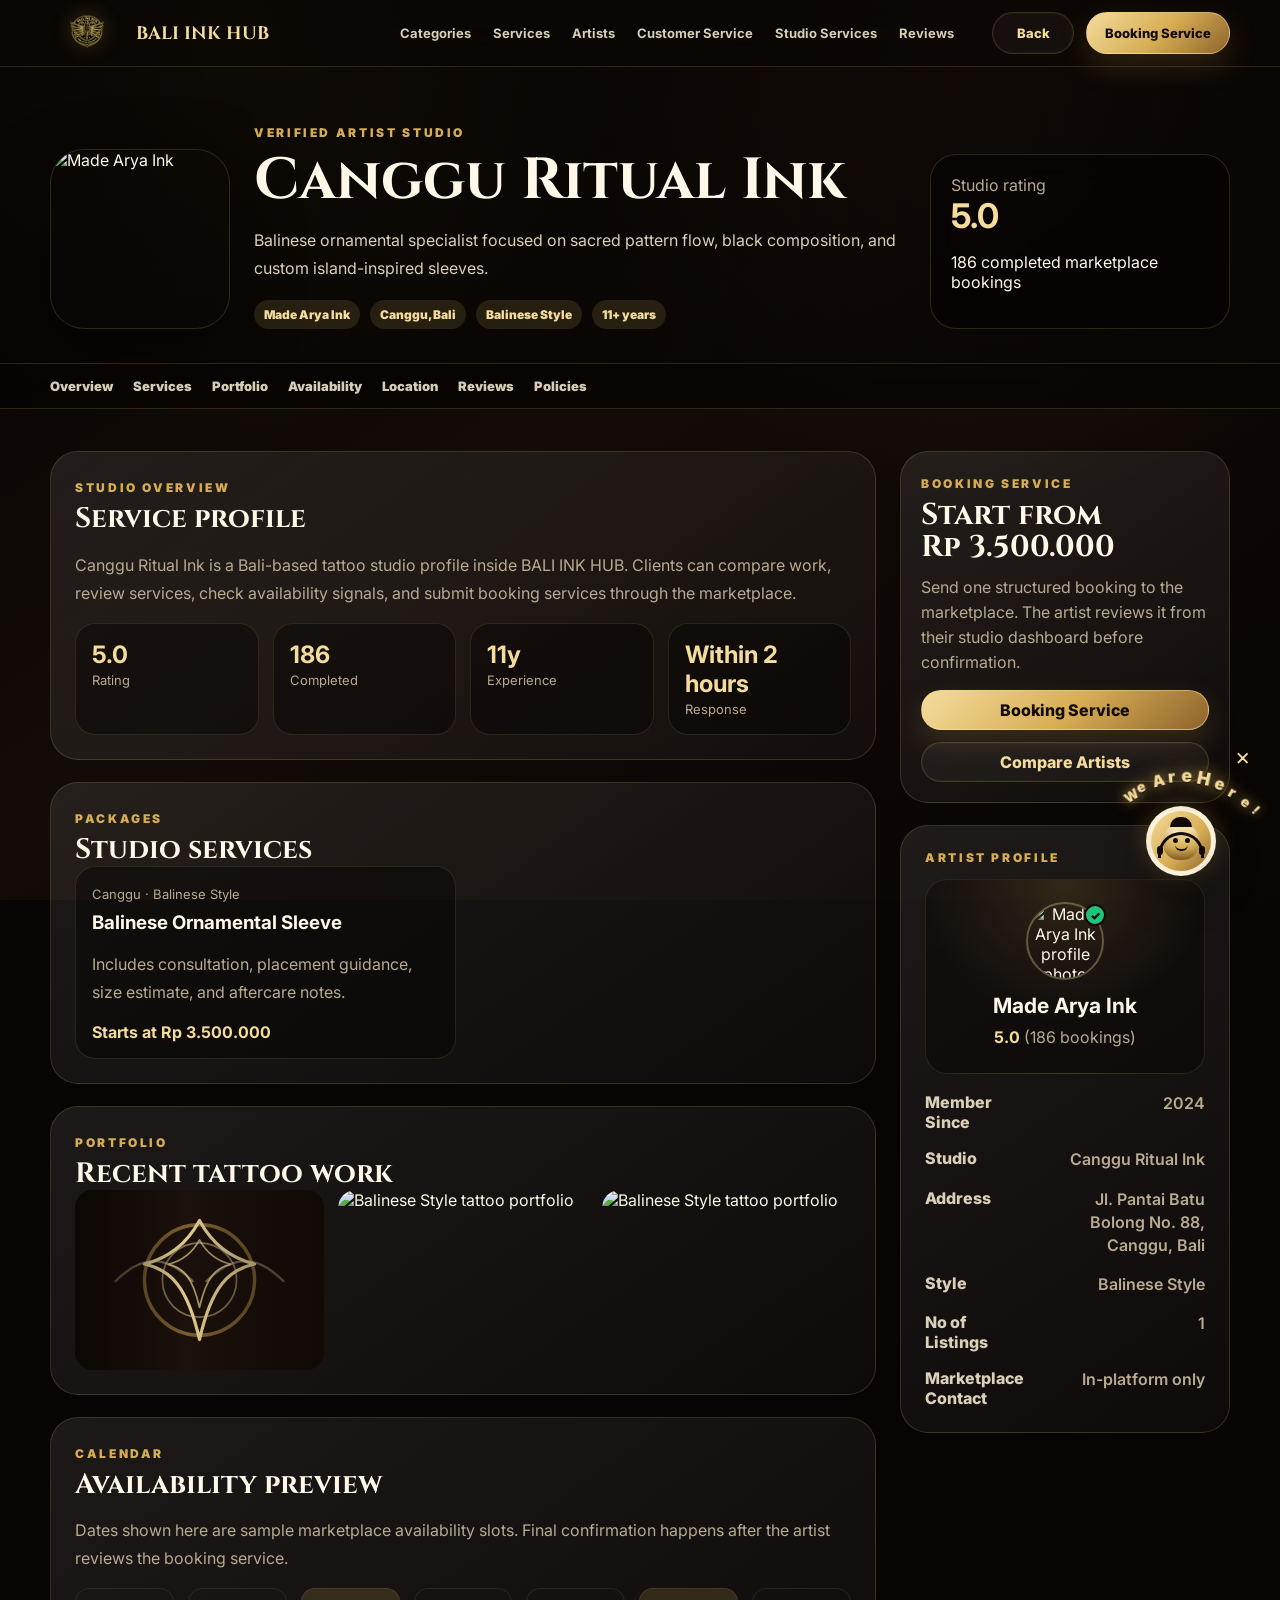
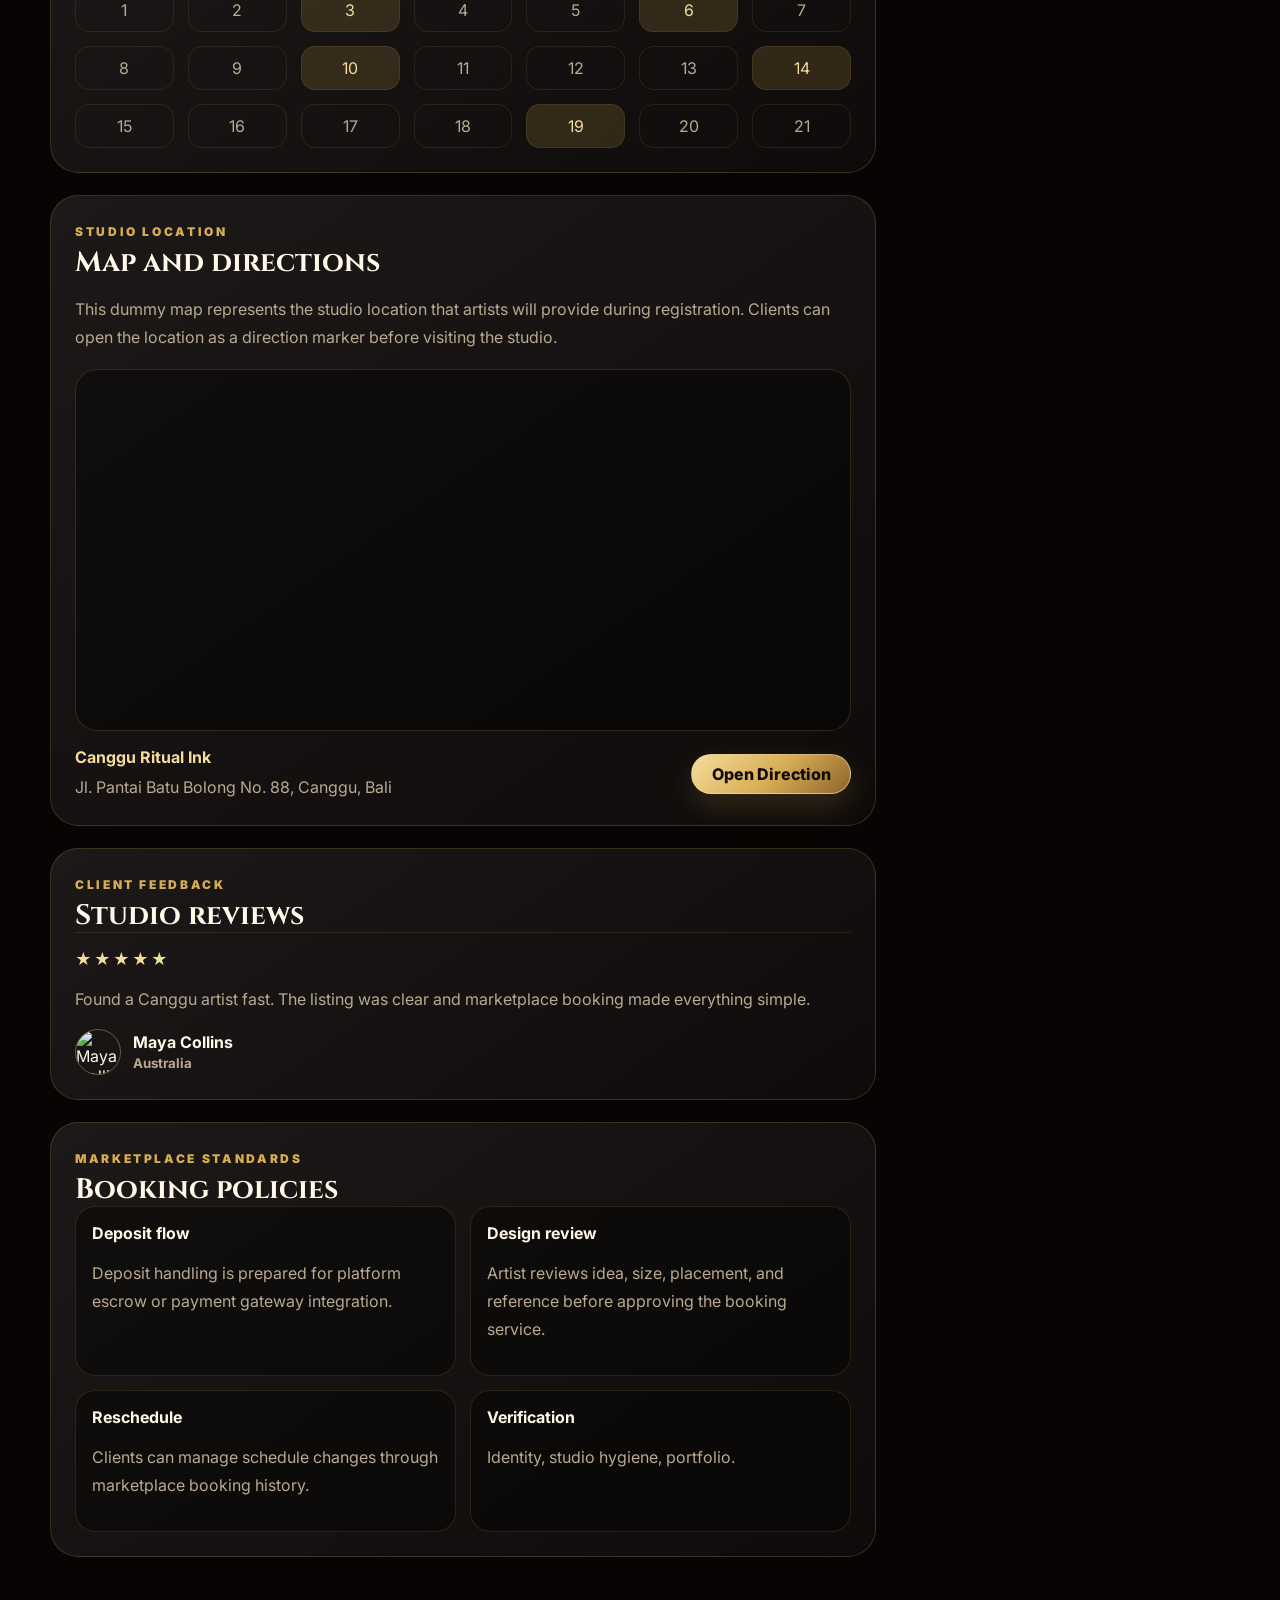
==== commit 8bc4d1b6: "Update tattoo marketplace visuals" ====
--- a/studio.html
+++ b/studio.html
@@ -5,6 +5,8 @@
     <meta name="viewport" content="width=device-width, initial-scale=1.0" />
     <meta name="description" content="BALI INK HUB artist studio page with portfolio, services, pricing, reviews, policies, and marketplace booking service." />
     <meta name="theme-color" content="#070403" />
+    <link rel="icon" type="image/png" sizes="32x32" href="assets/images/favicon-32.png" />
+    <link rel="apple-touch-icon" sizes="180x180" href="assets/images/apple-touch-icon.png" />
     <title>Artist Studio | BALI INK HUB</title>
     <link rel="preconnect" href="https://images.unsplash.com" />
     <link rel="preconnect" href="https://fonts.googleapis.com" />
--- a/assets/css/styles.css
+++ b/assets/css/styles.css
@@ -590,11 +590,23 @@
 .category-card {
   display: grid;
   position: relative;
-  min-height: 92px;
-  align-items: start;
-  padding: 15px 16px;
+  min-height: 176px;
+  align-items: stretch;
+  padding: 0;
   cursor: pointer;
   transition: transform 220ms ease, border-color 220ms ease, box-shadow 220ms ease, background 220ms ease;
+}
+
+.category-card img {
+  width: 100%;
+  height: 102px;
+  object-fit: cover;
+}
+
+.category-card > div {
+  position: relative;
+  z-index: 1;
+  padding: 14px 16px 16px;
 }
 
 .category-card::after {
@@ -803,9 +815,34 @@
   padding: 20px;
 }
 
-.review-card strong {
+.review-author {
+  display: flex;
+  align-items: center;
+  gap: 12px;
+  margin-top: 16px;
+}
+
+.review-author img {
+  width: 46px;
+  height: 46px;
+  border-radius: 50%;
+  object-fit: cover;
+  border: 1px solid rgba(244, 220, 157, 0.36);
+}
+
+.review-author span {
+  display: grid;
+  gap: 3px;
+}
+
+.review-author strong {
   display: block;
-  margin-top: 16px;
+}
+
+.review-author small {
+  color: var(--muted);
+  font-weight: 700;
+  line-height: 1.2;
 }
 
 .stars {
@@ -825,8 +862,8 @@
   border: 1px solid rgba(244, 220, 157, 0.24);
   border-radius: 34px;
   background:
-    linear-gradient(90deg, rgba(7, 4, 3, 0.7), rgba(7, 4, 3, 0.2)),
-    url("https://images.unsplash.com/photo-1541123437800-1bb1317badc2?auto=format&fit=crop&w=1600&q=80") center/cover;
+    linear-gradient(90deg, rgba(7, 4, 3, 0.86), rgba(7, 4, 3, 0.48)),
+    url("../images/tribal-tattoo-ornament.svg") center/cover;
   padding: 44px;
 }
 
